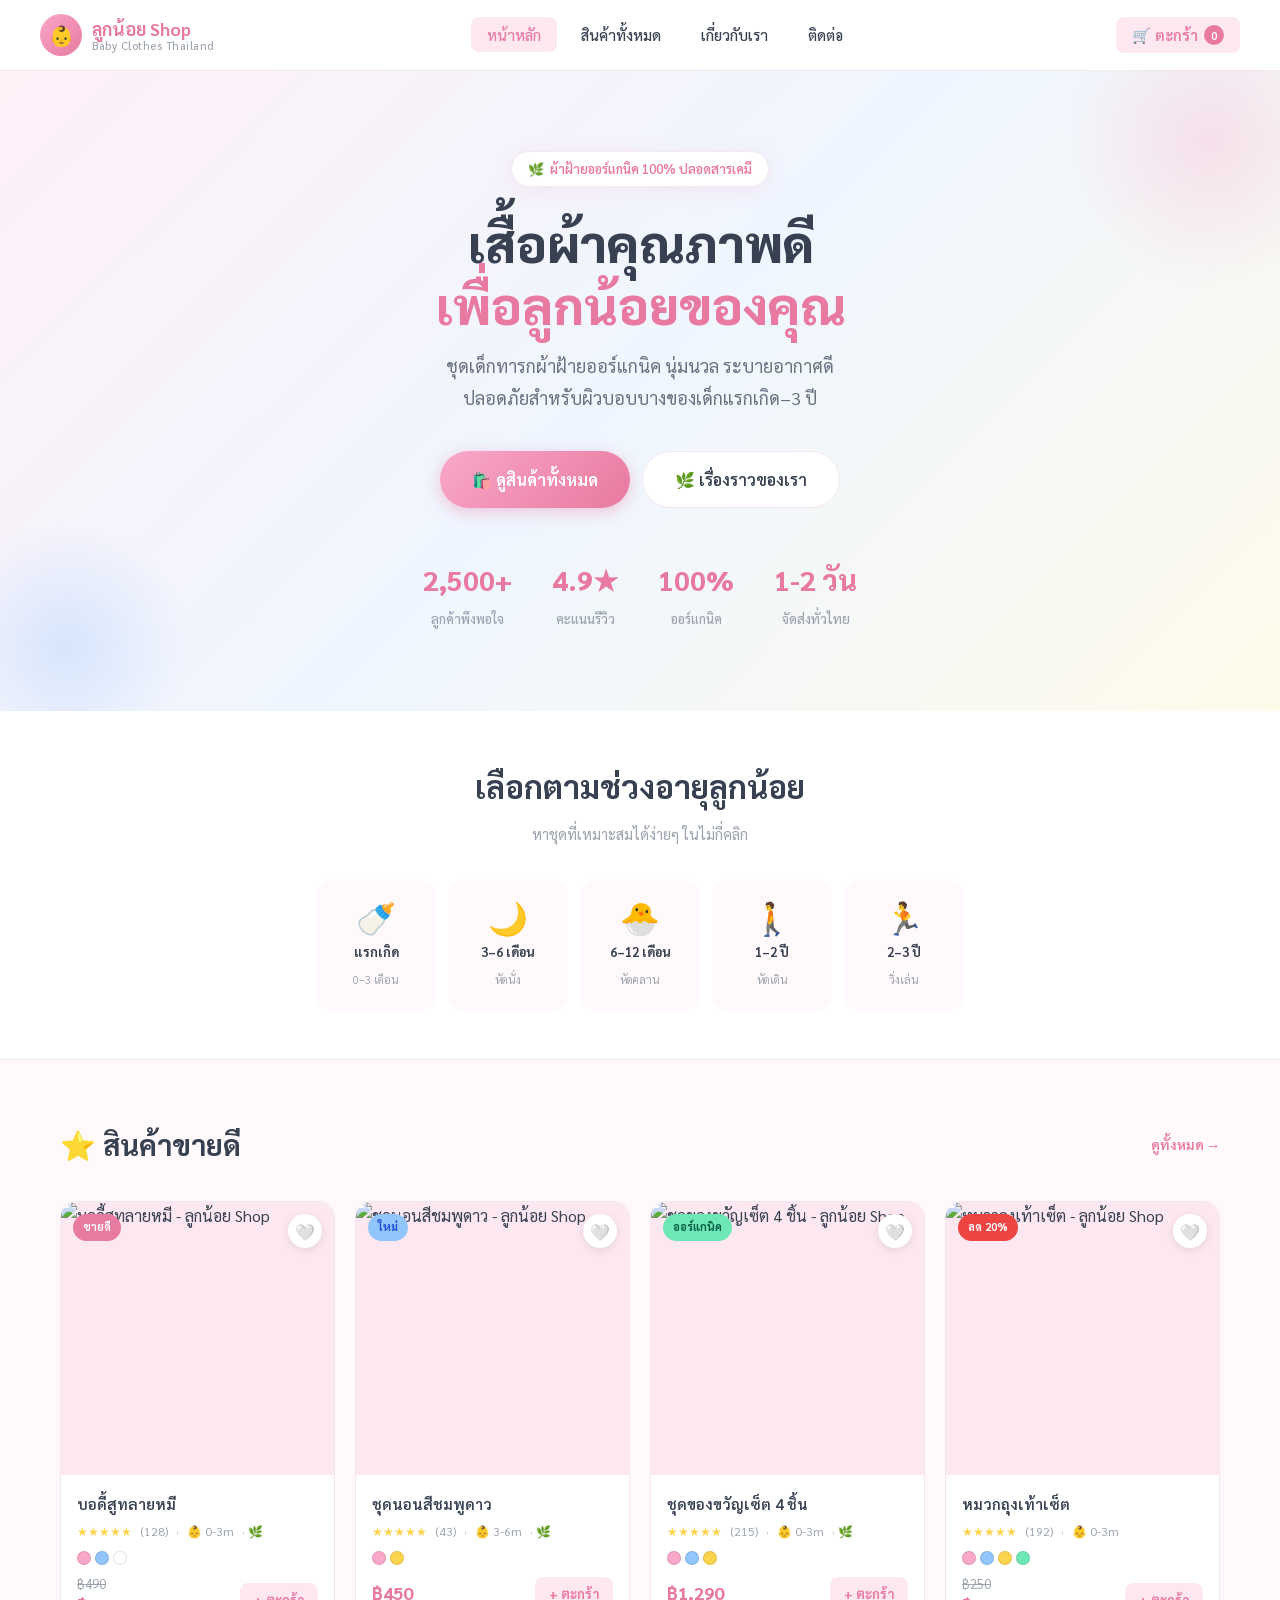
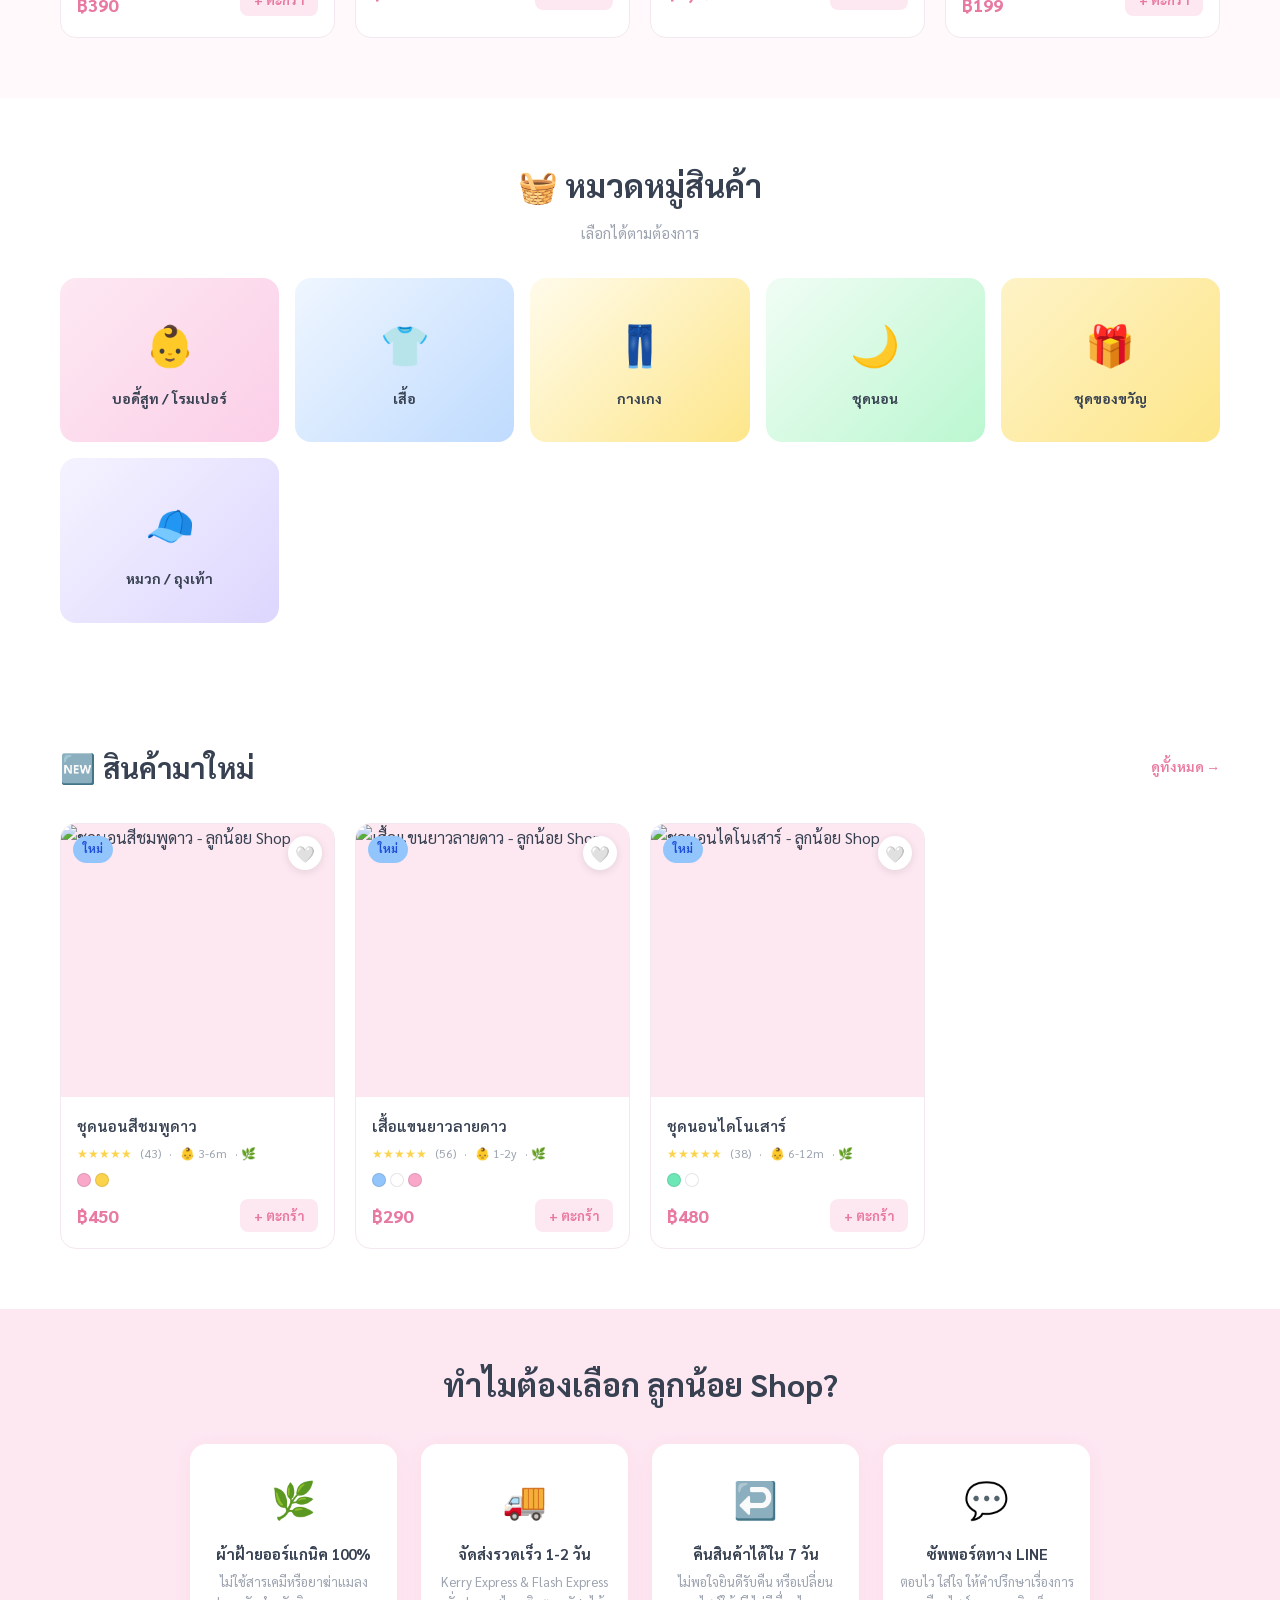
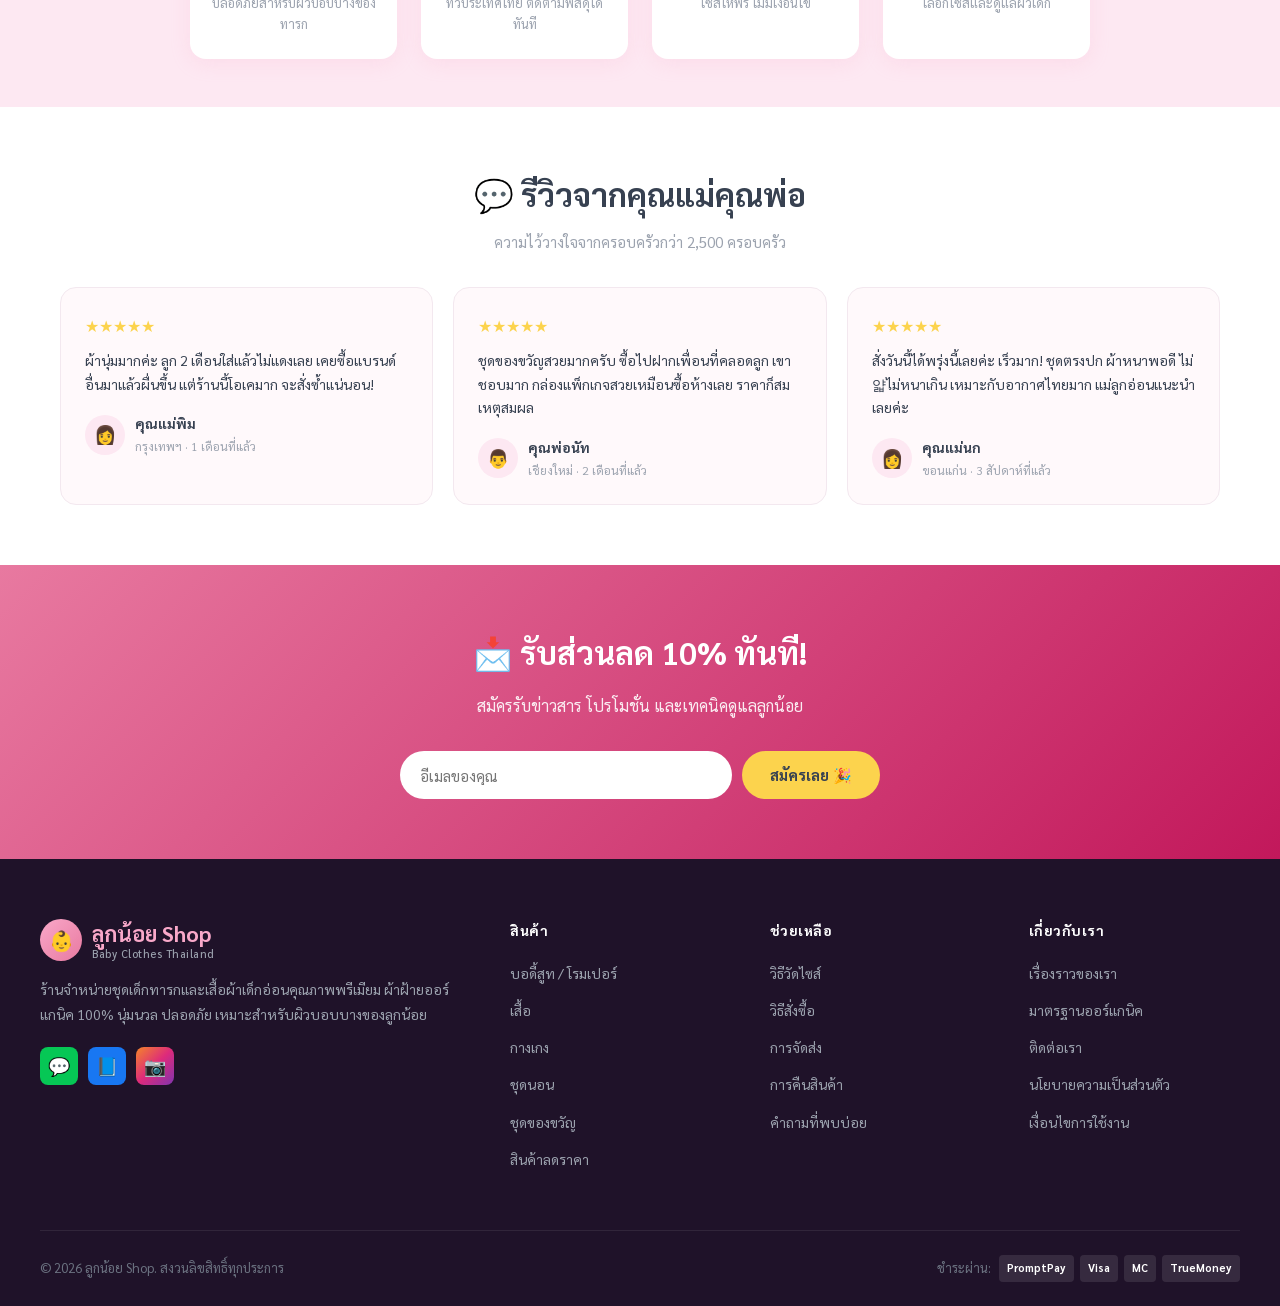
==== index.html @ a4e91094 "Initial commit: ลูกน้อย Shop baby clothes website" ====
<!DOCTYPE html>
<html lang="th">
<head>
  <meta charset="UTF-8" />
  <meta name="viewport" content="width=device-width, initial-scale=1.0" />
  <title>ลูกน้อย Shop — ชุดเด็กทารกผ้าฝ้ายออร์แกนิค คุณภาพดี ราคาเป็นมิตร</title>
  <meta name="description" content="ลูกน้อย Shop จำหน่ายชุดเด็กทารกและเสื้อผ้าเด็กอ่อน 0-3 ปี ผ้าฝ้ายออร์แกนิค นุ่มใส่สบาย ปลอดภัยสำหรับผิวบอบบาง จัดส่งทั่วไทย Kerry / Flash Express" />
  <meta name="keywords" content="ชุดเด็กทารก,เสื้อผ้าเด็กอ่อน,ชุดเด็กแรกเกิด,ผ้าฝ้ายออร์แกนิค,ชุดเด็ก 0-3 เดือน,ของขวัญทารก,ชุดบอดี้สูท,ชุดนอนเด็ก,เสื้อผ้าเด็กผู้หญิง,เสื้อผ้าเด็กผู้ชาย" />
  <meta name="author" content="ลูกน้อย Shop" />
  <meta name="robots" content="index, follow" />
  <link rel="canonical" href="https://luknoi-shop.vercel.app/" />

  <!-- Open Graph -->
  <meta property="og:type" content="website" />
  <meta property="og:url" content="https://luknoi-shop.vercel.app/" />
  <meta property="og:title" content="ลูกน้อย Shop — ชุดเด็กทารกออร์แกนิค คุณภาพพรีเมียม" />
  <meta property="og:description" content="ชุดเด็กทารกผ้าฝ้ายออร์แกนิค นุ่มนวล ปลอดภัย ไร้สารเคมี เหมาะสำหรับผิวบอบบางของลูกน้อย จัดส่งทั่วไทย" />
  <meta property="og:image" content="https://luknoi-shop.vercel.app/images/og-image.jpg" />
  <meta property="og:locale" content="th_TH" />
  <meta property="og:site_name" content="ลูกน้อย Shop" />

  <!-- Twitter Card -->
  <meta name="twitter:card" content="summary_large_image" />
  <meta name="twitter:title" content="ลูกน้อย Shop — ชุดเด็กทารกออร์แกนิค" />
  <meta name="twitter:description" content="ชุดเด็กทารกผ้าฝ้ายออร์แกนิค นุ่มนวล ปลอดภัย จัดส่งทั่วไทย" />
  <meta name="twitter:image" content="https://luknoi-shop.vercel.app/images/og-image.jpg" />

  <!-- Favicon -->
  <link rel="icon" href="data:image/svg+xml,<svg xmlns='http://www.w3.org/2000/svg' viewBox='0 0 100 100'><text y='.9em' font-size='90'>👶</text></svg>" />

  <!-- Fonts -->
  <link rel="preconnect" href="https://fonts.googleapis.com" />
  <link rel="preconnect" href="https://fonts.gstatic.com" crossorigin />
  <link href="https://fonts.googleapis.com/css2?family=Sarabun:wght@300;400;500;600;700&family=Nunito:wght@400;600;700;800&display=swap" rel="stylesheet" />

  <!-- Styles -->
  <link rel="stylesheet" href="css/style.css" />

  <!-- Structured Data: Organization -->
  <script type="application/ld+json">
  {
    "@context": "https://schema.org",
    "@type": "Organization",
    "name": "ลูกน้อย Shop",
    "alternateName": "Luk Noi Shop",
    "url": "https://luknoi-shop.vercel.app",
    "logo": "https://luknoi-shop.vercel.app/images/logo.png",
    "description": "ร้านจำหน่ายชุดเด็กทารกและเสื้อผ้าเด็กอ่อนคุณภาพสูง ผ้าฝ้ายออร์แกนิค ปลอดภัยสำหรับผิวบอบบาง",
    "contactPoint": {
      "@type": "ContactPoint",
      "contactType": "customer service",
      "availableLanguage": ["Thai", "Chinese"]
    },
    "sameAs": [
      "https://www.facebook.com/luknoishop",
      "https://www.instagram.com/luknoishop",
      "https://line.me/ti/p/~@luknoishop"
    ]
  }
  </script>

  <!-- Structured Data: WebSite with SearchAction -->
  <script type="application/ld+json">
  {
    "@context": "https://schema.org",
    "@type": "WebSite",
    "name": "ลูกน้อย Shop",
    "url": "https://luknoi-shop.vercel.app",
    "potentialAction": {
      "@type": "SearchAction",
      "target": "https://luknoi-shop.vercel.app/products?q={search_term_string}",
      "query-input": "required name=search_term_string"
    }
  }
  </script>

  <!-- Structured Data: BreadcrumbList -->
  <script type="application/ld+json">
  {
    "@context": "https://schema.org",
    "@type": "BreadcrumbList",
    "itemListElement": [
      { "@type": "ListItem", "position": 1, "name": "หน้าหลัก", "item": "https://luknoi-shop.vercel.app/" }
    ]
  }
  </script>
</head>
<body>

<!-- ===== NAVBAR ===== -->
<nav class="navbar" role="navigation" aria-label="เมนูหลัก">
  <div class="navbar-inner">
    <a href="index.html" class="logo" aria-label="ลูกน้อย Shop - หน้าหลัก">
      <div class="logo-icon" aria-hidden="true">👶</div>
      <div class="logo-text">
        <span class="logo-th">ลูกน้อย Shop</span>
        <span class="logo-en">Baby Clothes Thailand</span>
      </div>
    </a>

    <ul class="nav-links" role="menubar">
      <li role="none"><a href="index.html" class="active" role="menuitem">หน้าหลัก</a></li>
      <li role="none"><a href="products.html" role="menuitem">สินค้าทั้งหมด</a></li>
      <li role="none"><a href="about.html" role="menuitem">เกี่ยวกับเรา</a></li>
      <li role="none"><a href="contact.html" role="menuitem">ติดต่อ</a></li>
    </ul>

    <div style="display:flex;gap:10px;align-items:center;">
      <button class="nav-cart" aria-label="ตะกร้าสินค้า 0 รายการ">
        🛒 ตะกร้า <span class="cart-count" id="cartCount">0</span>
      </button>
      <button class="hamburger" aria-label="เปิดเมนู" id="hamburgerBtn">
        <span></span><span></span><span></span>
      </button>
    </div>
  </div>
</nav>

<!-- Mobile Menu -->
<div class="mobile-menu" id="mobileMenu" role="dialog" aria-label="เมนูมือถือ">
  <div class="mobile-menu-header">
    <div class="logo">
      <div class="logo-icon">👶</div>
      <div class="logo-text">
        <span class="logo-th">ลูกน้อย Shop</span>
      </div>
    </div>
    <button class="mobile-menu-close" id="menuCloseBtn" aria-label="ปิดเมนู">✕</button>
  </div>
  <ul>
    <li><a href="index.html">🏠 หน้าหลัก</a></li>
    <li><a href="products.html">👕 สินค้าทั้งหมด</a></li>
    <li><a href="about.html">💛 เกี่ยวกับเรา</a></li>
    <li><a href="contact.html">📞 ติดต่อเรา</a></li>
  </ul>
</div>

<!-- ===== HERO ===== -->
<section class="hero" aria-labelledby="heroTitle">
  <div class="hero-content">
    <div class="hero-badge fade-in-up">
      <span>🌿</span> ผ้าฝ้ายออร์แกนิค 100% ปลอดสารเคมี
    </div>
    <h1 id="heroTitle" class="fade-in-up delay-1">
      เสื้อผ้าคุณภาพดี<br /><span>เพื่อลูกน้อยของคุณ</span>
    </h1>
    <p class="fade-in-up delay-2">
      ชุดเด็กทารกผ้าฝ้ายออร์แกนิค นุ่มนวล ระบายอากาศดี<br />
      ปลอดภัยสำหรับผิวบอบบางของเด็กแรกเกิด–3 ปี
    </p>
    <div class="hero-ctas fade-in-up delay-3">
      <a href="products.html" class="btn-primary">🛍️ ดูสินค้าทั้งหมด</a>
      <a href="about.html" class="btn-secondary">🌿 เรื่องราวของเรา</a>
    </div>
    <div class="hero-stats fade-in-up">
      <div class="stat">
        <span class="stat-number">2,500+</span>
        <span class="stat-label">ลูกค้าพึงพอใจ</span>
      </div>
      <div class="stat">
        <span class="stat-number">4.9★</span>
        <span class="stat-label">คะแนนรีวิว</span>
      </div>
      <div class="stat">
        <span class="stat-number">100%</span>
        <span class="stat-label">ออร์แกนิค</span>
      </div>
      <div class="stat">
        <span class="stat-number">1-2 วัน</span>
        <span class="stat-label">จัดส่งทั่วไทย</span>
      </div>
    </div>
  </div>
</section>

<!-- ===== AGE QUICK FILTER ===== -->
<section class="age-filter" aria-label="เลือกตามช่วงอายุ">
  <div class="container">
    <div class="section-title">
      <h2>เลือกตามช่วงอายุลูกน้อย</h2>
      <p>หาชุดที่เหมาะสมได้ง่ายๆ ในไม่กี่คลิก</p>
    </div>
    <div class="age-grid" role="list">
      <a href="products.html?age=0-3m" class="age-card" role="listitem">
        <span class="age-emoji">🍼</span>
        <span class="age-label">แรกเกิด</span>
        <span class="age-sub">0–3 เดือน</span>
      </a>
      <a href="products.html?age=3-6m" class="age-card" role="listitem">
        <span class="age-emoji">🌙</span>
        <span class="age-label">3–6 เดือน</span>
        <span class="age-sub">หัดนั่ง</span>
      </a>
      <a href="products.html?age=6-12m" class="age-card" role="listitem">
        <span class="age-emoji">🐣</span>
        <span class="age-label">6–12 เดือน</span>
        <span class="age-sub">หัดคลาน</span>
      </a>
      <a href="products.html?age=1-2y" class="age-card" role="listitem">
        <span class="age-emoji">🚶</span>
        <span class="age-label">1–2 ปี</span>
        <span class="age-sub">หัดเดิน</span>
      </a>
      <a href="products.html?age=2-3y" class="age-card" role="listitem">
        <span class="age-emoji">🏃</span>
        <span class="age-label">2–3 ปี</span>
        <span class="age-sub">วิ่งเล่น</span>
      </a>
    </div>
  </div>
</section>

<!-- ===== BESTSELLERS ===== -->
<section class="products-section" aria-labelledby="bestsellerTitle">
  <div class="container">
    <div class="section-header">
      <h2 id="bestsellerTitle">⭐ สินค้าขายดี</h2>
      <a href="products.html" class="view-all">ดูทั้งหมด →</a>
    </div>
    <div class="products-grid" id="bestsellerGrid">
      <!-- JS will render products here -->
    </div>
  </div>
</section>

<!-- ===== CATEGORIES ===== -->
<section class="categories-section" aria-labelledby="catTitle">
  <div class="container">
    <div class="section-title">
      <h2 id="catTitle">🧺 หมวดหมู่สินค้า</h2>
      <p>เลือกได้ตามต้องการ</p>
    </div>
    <div class="category-grid" role="list">
      <a href="products.html?cat=romper" class="category-card" role="listitem" aria-label="บอดี้สูท/โรมเปอร์">
        <div class="category-bg cat-romper">
          <span>👶</span>
          <span class="category-label">บอดี้สูท / โรมเปอร์</span>
        </div>
      </a>
      <a href="products.html?cat=top" class="category-card" role="listitem" aria-label="เสื้อ">
        <div class="category-bg cat-top">
          <span>👕</span>
          <span class="category-label">เสื้อ</span>
        </div>
      </a>
      <a href="products.html?cat=bottom" class="category-card" role="listitem" aria-label="กางเกง">
        <div class="category-bg cat-bottom">
          <span>👖</span>
          <span class="category-label">กางเกง</span>
        </div>
      </a>
      <a href="products.html?cat=sleep" class="category-card" role="listitem" aria-label="ชุดนอน">
        <div class="category-bg cat-sleep">
          <span>🌙</span>
          <span class="category-label">ชุดนอน</span>
        </div>
      </a>
      <a href="products.html?cat=gift" class="category-card" role="listitem" aria-label="ชุดของขวัญ">
        <div class="category-bg cat-gift">
          <span>🎁</span>
          <span class="category-label">ชุดของขวัญ</span>
        </div>
      </a>
      <a href="products.html?cat=acc" class="category-card" role="listitem" aria-label="หมวก/ถุงเท้า">
        <div class="category-bg cat-acc">
          <span>🧢</span>
          <span class="category-label">หมวก / ถุงเท้า</span>
        </div>
      </a>
    </div>
  </div>
</section>

<!-- ===== NEW ARRIVALS ===== -->
<section class="products-section" style="background:white;" aria-labelledby="newTitle">
  <div class="container">
    <div class="section-header">
      <h2 id="newTitle">🆕 สินค้ามาใหม่</h2>
      <a href="products.html?sort=newest" class="view-all">ดูทั้งหมด →</a>
    </div>
    <div class="products-grid" id="newArrivalsGrid"></div>
  </div>
</section>

<!-- ===== TRUST BADGES ===== -->
<section class="trust-section" aria-label="ทำไมต้องเลือกเรา">
  <div class="container">
    <div class="section-title" style="margin-bottom:32px;">
      <h2>ทำไมต้องเลือก ลูกน้อย Shop?</h2>
    </div>
    <div class="trust-grid" role="list">
      <div class="trust-item" role="listitem">
        <span class="trust-icon">🌿</span>
        <h3>ผ้าฝ้ายออร์แกนิค 100%</h3>
        <p>ไม่ใช้สารเคมีหรือยาฆ่าแมลง ปลอดภัยสำหรับผิวบอบบางของทารก</p>
      </div>
      <div class="trust-item" role="listitem">
        <span class="trust-icon">🚚</span>
        <h3>จัดส่งรวดเร็ว 1-2 วัน</h3>
        <p>Kerry Express & Flash Express ทั่วประเทศไทย ติดตามพัสดุได้ทันที</p>
      </div>
      <div class="trust-item" role="listitem">
        <span class="trust-icon">↩️</span>
        <h3>คืนสินค้าได้ใน 7 วัน</h3>
        <p>ไม่พอใจยินดีรับคืน หรือเปลี่ยนไซส์ให้ฟรี ไม่มีเงื่อนไข</p>
      </div>
      <div class="trust-item" role="listitem">
        <span class="trust-icon">💬</span>
        <h3>ซัพพอร์ตทาง LINE</h3>
        <p>ตอบไว ใส่ใจ ให้คำปรึกษาเรื่องการเลือกไซส์และดูแลผิวเด็ก</p>
      </div>
    </div>
  </div>
</section>

<!-- ===== REVIEWS ===== -->
<section class="reviews-section" aria-labelledby="reviewTitle">
  <div class="container">
    <div class="section-title">
      <h2 id="reviewTitle">💬 รีวิวจากคุณแม่คุณพ่อ</h2>
      <p>ความไว้วางใจจากครอบครัวกว่า 2,500 ครอบครัว</p>
    </div>
    <div class="reviews-grid">
      <article class="review-card">
        <div class="review-stars" aria-label="5 ดาว">★★★★★</div>
        <p class="review-text">ผ้านุ่มมากค่ะ ลูก 2 เดือนใส่แล้วไม่แดงเลย เคยซื้อแบรนด์อื่นมาแล้วผื่นขึ้น แต่ร้านนี้โอเคมาก จะสั่งซ้ำแน่นอน!</p>
        <div class="review-author">
          <div class="review-avatar">👩</div>
          <div>
            <div class="review-name">คุณแม่พิม</div>
            <div class="review-date">กรุงเทพฯ · 1 เดือนที่แล้ว</div>
          </div>
        </div>
      </article>
      <article class="review-card">
        <div class="review-stars" aria-label="5 ดาว">★★★★★</div>
        <p class="review-text">ชุดของขวัญสวยมากครับ ซื้อไปฝากเพื่อนที่คลอดลูก เขาชอบมาก กล่องแพ็กเกจสวยเหมือนซื้อห้างเลย ราคาก็สมเหตุสมผล</p>
        <div class="review-author">
          <div class="review-avatar">👨</div>
          <div>
            <div class="review-name">คุณพ่อนัท</div>
            <div class="review-date">เชียงใหม่ · 2 เดือนที่แล้ว</div>
          </div>
        </div>
      </article>
      <article class="review-card">
        <div class="review-stars" aria-label="5 ดาว">★★★★★</div>
        <p class="review-text">สั่งวันนี้ได้พรุ่งนี้เลยค่ะ เร็วมาก! ชุดตรงปก ผ้าหนาพอดี ไม่얇ไม่หนาเกิน เหมาะกับอากาศไทยมาก แม่ลูกอ่อนแนะนำเลยค่ะ</p>
        <div class="review-author">
          <div class="review-avatar">👩</div>
          <div>
            <div class="review-name">คุณแม่นก</div>
            <div class="review-date">ขอนแก่น · 3 สัปดาห์ที่แล้ว</div>
          </div>
        </div>
      </article>
    </div>
  </div>
</section>

<!-- ===== NEWSLETTER ===== -->
<section class="newsletter-section" aria-label="สมัครรับข่าวสาร">
  <div class="container">
    <h2>📩 รับส่วนลด 10% ทันที!</h2>
    <p>สมัครรับข่าวสาร โปรโมชั่น และเทคนิคดูแลลูกน้อย</p>
    <form class="newsletter-form" onsubmit="handleNewsletter(event)" novalidate>
      <input type="email" placeholder="อีเมลของคุณ" aria-label="อีเมล" required />
      <button type="submit">สมัครเลย 🎉</button>
    </form>
  </div>
</section>

<!-- ===== FOOTER ===== -->
<footer role="contentinfo">
  <div class="footer-grid">
    <div class="footer-brand">
      <div class="logo">
        <div class="logo-icon">👶</div>
        <div class="logo-text">
          <span class="logo-th">ลูกน้อย Shop</span>
          <span class="logo-en">Baby Clothes Thailand</span>
        </div>
      </div>
      <p class="footer-desc">
        ร้านจำหน่ายชุดเด็กทารกและเสื้อผ้าเด็กอ่อนคุณภาพพรีเมียม
        ผ้าฝ้ายออร์แกนิค 100% นุ่มนวล ปลอดภัย เหมาะสำหรับผิวบอบบางของลูกน้อย
      </p>
      <div class="footer-social" aria-label="โซเชียลมีเดีย">
        <a href="#" class="social-btn social-line" aria-label="LINE">💬</a>
        <a href="#" class="social-btn social-fb" aria-label="Facebook">📘</a>
        <a href="#" class="social-btn social-ig" aria-label="Instagram">📷</a>
      </div>
    </div>

    <div class="footer-col">
      <h4>สินค้า</h4>
      <ul>
        <li><a href="products.html?cat=romper">บอดี้สูท / โรมเปอร์</a></li>
        <li><a href="products.html?cat=top">เสื้อ</a></li>
        <li><a href="products.html?cat=bottom">กางเกง</a></li>
        <li><a href="products.html?cat=sleep">ชุดนอน</a></li>
        <li><a href="products.html?cat=gift">ชุดของขวัญ</a></li>
        <li><a href="products.html?sort=sale">สินค้าลดราคา</a></li>
      </ul>
    </div>

    <div class="footer-col">
      <h4>ช่วยเหลือ</h4>
      <ul>
        <li><a href="#">วิธีวัดไซส์</a></li>
        <li><a href="#">วิธีสั่งซื้อ</a></li>
        <li><a href="#">การจัดส่ง</a></li>
        <li><a href="#">การคืนสินค้า</a></li>
        <li><a href="#">คำถามที่พบบ่อย</a></li>
      </ul>
    </div>

    <div class="footer-col">
      <h4>เกี่ยวกับเรา</h4>
      <ul>
        <li><a href="about.html">เรื่องราวของเรา</a></li>
        <li><a href="about.html#organic">มาตรฐานออร์แกนิค</a></li>
        <li><a href="contact.html">ติดต่อเรา</a></li>
        <li><a href="#">นโยบายความเป็นส่วนตัว</a></li>
        <li><a href="#">เงื่อนไขการใช้งาน</a></li>
      </ul>
    </div>
  </div>

  <div class="footer-bottom">
    <p>© 2026 ลูกน้อย Shop. สงวนลิขสิทธิ์ทุกประการ</p>
    <div class="footer-payment" aria-label="ช่องทางชำระเงิน">
      <span>ชำระผ่าน:</span>
      <div class="payment-icons">
        <span class="payment-icon">PromptPay</span>
        <span class="payment-icon">Visa</span>
        <span class="payment-icon">MC</span>
        <span class="payment-icon">TrueMoney</span>
      </div>
    </div>
  </div>
</footer>

<!-- Mobile Bottom Nav -->
<nav class="mobile-nav" aria-label="เมนูด้านล่าง">
  <div class="mobile-nav-grid">
    <a href="index.html" class="mobile-nav-item active">
      <span>🏠</span><span>หน้าหลัก</span>
    </a>
    <a href="products.html" class="mobile-nav-item">
      <span>🛍️</span><span>สินค้า</span>
    </a>
    <a href="#" class="mobile-nav-item" id="cartNavBtn">
      <span>🛒</span><span>ตะกร้า</span>
    </a>
    <a href="contact.html" class="mobile-nav-item">
      <span>💬</span><span>ติดต่อ</span>
    </a>
  </div>
</nav>

<script src="js/products.js"></script>
<script src="js/main.js"></script>
</body>
</html>
---- css/style.css ----
/* ===================================
   ลูกน้อย Shop — Global Styles
   =================================== */

@import url('https://fonts.googleapis.com/css2?family=Sarabun:wght@300;400;500;600;700&family=Nunito:wght@400;600;700;800&display=swap');

:root {
  --pink:       #F9A8C9;
  --pink-dark:  #E879A0;
  --pink-light: #FDE8F2;
  --blue:       #93C5FD;
  --blue-light: #EFF6FF;
  --yellow:     #FCD34D;
  --yellow-light: #FFFBEB;
  --green:      #6EE7B7;
  --bg:         #FFF9FB;
  --white:      #FFFFFF;
  --text:       #374151;
  --text-light: #6B7280;
  --text-muted: #9CA3AF;
  --border:     #F3E8EF;
  --radius:     16px;
  --radius-sm:  8px;
  --radius-lg:  24px;
  --shadow:     0 4px 20px rgba(249, 168, 201, 0.2);
  --shadow-md:  0 8px 32px rgba(249, 168, 201, 0.25);
  --shadow-lg:  0 16px 48px rgba(249, 168, 201, 0.3);
  --transition: all 0.25s ease;
}

*, *::before, *::after { box-sizing: border-box; margin: 0; padding: 0; }

html { scroll-behavior: smooth; font-size: 16px; }

body {
  font-family: 'Sarabun', 'Nunito', sans-serif;
  background: var(--bg);
  color: var(--text);
  line-height: 1.7;
  overflow-x: hidden;
}

img { max-width: 100%; height: auto; display: block; }
a { text-decoration: none; color: inherit; transition: var(--transition); }
ul { list-style: none; }
button { cursor: pointer; font-family: inherit; border: none; outline: none; }

.container {
  max-width: 1200px;
  margin: 0 auto;
  padding: 0 20px;
}

/* ===== NAVBAR ===== */
.navbar {
  background: rgba(255, 255, 255, 0.95);
  backdrop-filter: blur(10px);
  border-bottom: 1px solid var(--border);
  position: sticky;
  top: 0;
  z-index: 100;
  padding: 0 20px;
}

.navbar-inner {
  max-width: 1200px;
  margin: 0 auto;
  display: flex;
  align-items: center;
  justify-content: space-between;
  height: 70px;
}

.logo {
  display: flex;
  align-items: center;
  gap: 10px;
}

.logo-icon {
  width: 42px;
  height: 42px;
  background: linear-gradient(135deg, var(--pink), var(--pink-dark));
  border-radius: 50%;
  display: flex;
  align-items: center;
  justify-content: center;
  font-size: 20px;
}

.logo-text {
  display: flex;
  flex-direction: column;
  line-height: 1.2;
}

.logo-th {
  font-size: 18px;
  font-weight: 700;
  color: var(--pink-dark);
}

.logo-en {
  font-size: 11px;
  color: var(--text-muted);
  font-weight: 500;
  letter-spacing: 0.5px;
}

.nav-links {
  display: flex;
  align-items: center;
  gap: 8px;
}

.nav-links a {
  padding: 8px 16px;
  border-radius: var(--radius-sm);
  font-size: 15px;
  font-weight: 500;
  color: var(--text);
}

.nav-links a:hover, .nav-links a.active {
  background: var(--pink-light);
  color: var(--pink-dark);
}

.nav-cart {
  position: relative;
  background: var(--pink-light);
  border-radius: var(--radius-sm);
  padding: 8px 16px;
  display: flex;
  align-items: center;
  gap: 6px;
  font-size: 15px;
  font-weight: 600;
  color: var(--pink-dark);
}

.cart-count {
  background: var(--pink-dark);
  color: white;
  border-radius: 50%;
  width: 20px;
  height: 20px;
  display: flex;
  align-items: center;
  justify-content: center;
  font-size: 11px;
  font-weight: 700;
}

.hamburger {
  display: none;
  flex-direction: column;
  gap: 5px;
  background: none;
  padding: 8px;
}

.hamburger span {
  width: 24px;
  height: 2px;
  background: var(--text);
  border-radius: 2px;
  transition: var(--transition);
}

/* ===== HERO ===== */
.hero {
  background: linear-gradient(135deg, #FFF0F7 0%, #EFF6FF 50%, #FFFBEB 100%);
  padding: 80px 20px;
  text-align: center;
  position: relative;
  overflow: hidden;
}

.hero::before {
  content: '';
  position: absolute;
  top: -80px; right: -80px;
  width: 300px; height: 300px;
  background: radial-gradient(circle, rgba(249,168,201,0.3) 0%, transparent 70%);
  border-radius: 50%;
}

.hero::after {
  content: '';
  position: absolute;
  bottom: -60px; left: -60px;
  width: 250px; height: 250px;
  background: radial-gradient(circle, rgba(147,197,253,0.3) 0%, transparent 70%);
  border-radius: 50%;
}

.hero-content {
  position: relative;
  z-index: 1;
  max-width: 700px;
  margin: 0 auto;
}

.hero-badge {
  display: inline-flex;
  align-items: center;
  gap: 6px;
  background: white;
  border: 1px solid var(--border);
  border-radius: 50px;
  padding: 6px 16px;
  font-size: 13px;
  font-weight: 600;
  color: var(--pink-dark);
  margin-bottom: 24px;
  box-shadow: var(--shadow);
}

.hero h1 {
  font-size: clamp(2rem, 5vw, 3.2rem);
  font-weight: 800;
  color: var(--text);
  line-height: 1.2;
  margin-bottom: 16px;
}

.hero h1 span { color: var(--pink-dark); }

.hero p {
  font-size: 18px;
  color: var(--text-light);
  margin-bottom: 36px;
  line-height: 1.8;
}

.hero-ctas {
  display: flex;
  gap: 12px;
  justify-content: center;
  flex-wrap: wrap;
}

.btn-primary {
  background: linear-gradient(135deg, var(--pink), var(--pink-dark));
  color: white;
  padding: 14px 32px;
  border-radius: 50px;
  font-size: 16px;
  font-weight: 700;
  box-shadow: 0 4px 16px rgba(232,121,160,0.4);
  transition: var(--transition);
  display: inline-flex;
  align-items: center;
  gap: 8px;
}

.btn-primary:hover {
  transform: translateY(-2px);
  box-shadow: 0 8px 24px rgba(232,121,160,0.5);
}

.btn-secondary {
  background: white;
  color: var(--text);
  padding: 14px 32px;
  border-radius: 50px;
  font-size: 16px;
  font-weight: 600;
  border: 1.5px solid var(--border);
  transition: var(--transition);
  display: inline-flex;
  align-items: center;
  gap: 8px;
}

.btn-secondary:hover {
  border-color: var(--pink);
  color: var(--pink-dark);
  transform: translateY(-2px);
}

.hero-stats {
  display: flex;
  gap: 40px;
  justify-content: center;
  margin-top: 48px;
  flex-wrap: wrap;
}

.stat {
  text-align: center;
}

.stat-number {
  font-size: 28px;
  font-weight: 800;
  color: var(--pink-dark);
  display: block;
}

.stat-label {
  font-size: 13px;
  color: var(--text-muted);
  font-weight: 500;
}

/* ===== AGE QUICK FILTER ===== */
.age-filter {
  padding: 48px 20px;
  background: white;
  border-bottom: 1px solid var(--border);
}

.section-title {
  text-align: center;
  margin-bottom: 32px;
}

.section-title h2 {
  font-size: clamp(1.5rem, 3vw, 2rem);
  font-weight: 700;
  color: var(--text);
  margin-bottom: 8px;
}

.section-title p {
  color: var(--text-muted);
  font-size: 15px;
}

.age-grid {
  display: flex;
  gap: 12px;
  justify-content: center;
  flex-wrap: wrap;
}

.age-card {
  display: flex;
  flex-direction: column;
  align-items: center;
  gap: 8px;
  padding: 20px 24px;
  background: var(--bg);
  border: 2px solid transparent;
  border-radius: var(--radius);
  cursor: pointer;
  transition: var(--transition);
  min-width: 120px;
  text-align: center;
}

.age-card:hover, .age-card.active {
  background: var(--pink-light);
  border-color: var(--pink);
}

.age-emoji {
  font-size: 32px;
  line-height: 1;
}

.age-label {
  font-size: 13px;
  font-weight: 700;
  color: var(--text);
}

.age-sub {
  font-size: 11px;
  color: var(--text-muted);
}

/* ===== PRODUCTS GRID ===== */
.products-section {
  padding: 60px 20px;
}

.section-header {
  display: flex;
  align-items: center;
  justify-content: space-between;
  margin-bottom: 32px;
  flex-wrap: wrap;
  gap: 16px;
}

.section-header h2 {
  font-size: clamp(1.4rem, 3vw, 1.8rem);
  font-weight: 700;
  color: var(--text);
}

.view-all {
  color: var(--pink-dark);
  font-weight: 600;
  font-size: 14px;
  display: flex;
  align-items: center;
  gap: 4px;
}

.view-all:hover { gap: 8px; }

.products-grid {
  display: grid;
  grid-template-columns: repeat(auto-fill, minmax(240px, 1fr));
  gap: 20px;
}

.product-card {
  background: white;
  border-radius: var(--radius);
  overflow: hidden;
  border: 1px solid var(--border);
  transition: var(--transition);
  position: relative;
}

.product-card:hover {
  transform: translateY(-4px);
  box-shadow: var(--shadow-md);
  border-color: var(--pink);
}

.product-img-wrap {
  position: relative;
  aspect-ratio: 1;
  overflow: hidden;
  background: var(--pink-light);
}

.product-img-wrap img {
  width: 100%;
  height: 100%;
  object-fit: cover;
  transition: transform 0.4s ease;
}

.product-card:hover .product-img-wrap img { transform: scale(1.05); }

.product-badge {
  position: absolute;
  top: 12px;
  left: 12px;
  background: var(--pink-dark);
  color: white;
  font-size: 11px;
  font-weight: 700;
  padding: 4px 10px;
  border-radius: 50px;
}

.product-badge.new { background: var(--blue); color: #1D4ED8; }
.product-badge.sale { background: #EF4444; }
.product-badge.organic { background: var(--green); color: #065F46; }

.product-wishlist {
  position: absolute;
  top: 12px;
  right: 12px;
  width: 34px;
  height: 34px;
  background: white;
  border-radius: 50%;
  display: flex;
  align-items: center;
  justify-content: center;
  font-size: 16px;
  box-shadow: 0 2px 8px rgba(0,0,0,0.1);
  cursor: pointer;
  transition: var(--transition);
  border: none;
}

.product-wishlist:hover { transform: scale(1.15); }

.product-info {
  padding: 16px;
}

.product-name {
  font-size: 15px;
  font-weight: 600;
  color: var(--text);
  margin-bottom: 4px;
  white-space: nowrap;
  overflow: hidden;
  text-overflow: ellipsis;
}

.product-meta {
  display: flex;
  align-items: center;
  gap: 8px;
  font-size: 12px;
  color: var(--text-muted);
  margin-bottom: 10px;
}

.product-meta span {
  display: flex;
  align-items: center;
  gap: 3px;
}

.product-stars {
  color: var(--yellow);
  font-size: 12px;
}

.product-bottom {
  display: flex;
  align-items: center;
  justify-content: space-between;
}

.product-price {
  font-size: 18px;
  font-weight: 800;
  color: var(--pink-dark);
}

.product-price-old {
  font-size: 13px;
  color: var(--text-muted);
  text-decoration: line-through;
  display: block;
  line-height: 1;
}

.add-cart-btn {
  background: var(--pink-light);
  color: var(--pink-dark);
  border: none;
  border-radius: var(--radius-sm);
  padding: 8px 14px;
  font-size: 13px;
  font-weight: 700;
  transition: var(--transition);
}

.add-cart-btn:hover {
  background: var(--pink-dark);
  color: white;
}

/* ===== CATEGORY CARDS ===== */
.categories-section {
  padding: 60px 20px;
  background: white;
}

.category-grid {
  display: grid;
  grid-template-columns: repeat(auto-fill, minmax(200px, 1fr));
  gap: 16px;
}

.category-card {
  border-radius: var(--radius);
  overflow: hidden;
  position: relative;
  aspect-ratio: 4/3;
  cursor: pointer;
  transition: var(--transition);
}

.category-card:hover { transform: translateY(-3px); box-shadow: var(--shadow-md); }

.category-bg {
  width: 100%;
  height: 100%;
  display: flex;
  align-items: center;
  justify-content: center;
  flex-direction: column;
  gap: 10px;
  font-size: 40px;
  transition: var(--transition);
}

.category-card:hover .category-bg { transform: scale(1.05); }

.cat-romper { background: linear-gradient(135deg, #FDE8F2, #FBCFE8); }
.cat-top    { background: linear-gradient(135deg, #EFF6FF, #BFDBFE); }
.cat-bottom { background: linear-gradient(135deg, #FFFBEB, #FDE68A); }
.cat-sleep  { background: linear-gradient(135deg, #F0FDF4, #BBF7D0); }
.cat-gift   { background: linear-gradient(135deg, #FEF3C7, #FDE68A); }
.cat-acc    { background: linear-gradient(135deg, #F5F3FF, #DDD6FE); }

.category-label {
  font-size: 14px;
  font-weight: 700;
  color: var(--text);
  text-align: center;
}

/* ===== TRUST BADGES ===== */
.trust-section {
  padding: 48px 20px;
  background: var(--pink-light);
}

.trust-grid {
  display: grid;
  grid-template-columns: repeat(auto-fit, minmax(200px, 1fr));
  gap: 24px;
  max-width: 900px;
  margin: 0 auto;
}

.trust-item {
  text-align: center;
  padding: 24px 16px;
  background: white;
  border-radius: var(--radius);
  box-shadow: var(--shadow);
}

.trust-icon {
  font-size: 36px;
  margin-bottom: 12px;
  display: block;
}

.trust-item h3 {
  font-size: 15px;
  font-weight: 700;
  color: var(--text);
  margin-bottom: 6px;
}

.trust-item p {
  font-size: 13px;
  color: var(--text-muted);
  line-height: 1.6;
}

/* ===== REVIEWS ===== */
.reviews-section {
  padding: 60px 20px;
  background: white;
}

.reviews-grid {
  display: grid;
  grid-template-columns: repeat(auto-fill, minmax(280px, 1fr));
  gap: 20px;
}

.review-card {
  background: var(--bg);
  border-radius: var(--radius);
  padding: 24px;
  border: 1px solid var(--border);
}

.review-stars {
  color: var(--yellow);
  font-size: 16px;
  margin-bottom: 10px;
}

.review-text {
  font-size: 14px;
  color: var(--text);
  line-height: 1.7;
  margin-bottom: 16px;
}

.review-author {
  display: flex;
  align-items: center;
  gap: 10px;
}

.review-avatar {
  width: 40px;
  height: 40px;
  border-radius: 50%;
  background: var(--pink-light);
  display: flex;
  align-items: center;
  justify-content: center;
  font-size: 18px;
  flex-shrink: 0;
}

.review-name {
  font-size: 14px;
  font-weight: 700;
  color: var(--text);
}

.review-date {
  font-size: 12px;
  color: var(--text-muted);
}

/* ===== NEWSLETTER ===== */
.newsletter-section {
  padding: 60px 20px;
  background: linear-gradient(135deg, var(--pink-dark), #C2185B);
  text-align: center;
  color: white;
}

.newsletter-section h2 {
  font-size: clamp(1.5rem, 3vw, 2rem);
  font-weight: 700;
  margin-bottom: 12px;
}

.newsletter-section p {
  font-size: 16px;
  opacity: 0.9;
  margin-bottom: 32px;
}

.newsletter-form {
  display: flex;
  gap: 10px;
  max-width: 480px;
  margin: 0 auto;
  flex-wrap: wrap;
  justify-content: center;
}

.newsletter-form input {
  flex: 1;
  min-width: 240px;
  padding: 14px 20px;
  border-radius: 50px;
  border: none;
  font-size: 15px;
  font-family: inherit;
  outline: none;
}

.newsletter-form button {
  background: var(--yellow);
  color: var(--text);
  padding: 14px 28px;
  border-radius: 50px;
  font-size: 15px;
  font-weight: 700;
  font-family: inherit;
  transition: var(--transition);
}

.newsletter-form button:hover { transform: translateY(-2px); opacity: 0.9; }

/* ===== FOOTER ===== */
footer {
  background: #1F1229;
  color: #D1D5DB;
  padding: 60px 20px 24px;
}

.footer-grid {
  max-width: 1200px;
  margin: 0 auto;
  display: grid;
  grid-template-columns: 2fr 1fr 1fr 1fr;
  gap: 48px;
  margin-bottom: 48px;
}

.footer-brand .logo-th { color: var(--pink); font-size: 22px; }
.footer-brand .logo-en { color: var(--text-muted); }

.footer-desc {
  margin-top: 16px;
  font-size: 14px;
  line-height: 1.8;
  color: #9CA3AF;
}

.footer-social {
  display: flex;
  gap: 10px;
  margin-top: 20px;
}

.social-btn {
  width: 38px;
  height: 38px;
  border-radius: var(--radius-sm);
  display: flex;
  align-items: center;
  justify-content: center;
  font-size: 18px;
  transition: var(--transition);
}

.social-btn:hover { transform: translateY(-2px); opacity: 0.8; }
.social-line { background: #06C755; }
.social-fb   { background: #1877F2; }
.social-ig   { background: linear-gradient(135deg, #F58529, #DD2A7B, #8134AF); }

.footer-col h4 {
  font-size: 14px;
  font-weight: 700;
  color: white;
  margin-bottom: 16px;
  text-transform: uppercase;
  letter-spacing: 0.5px;
}

.footer-col ul li {
  margin-bottom: 10px;
}

.footer-col ul li a {
  font-size: 14px;
  color: #9CA3AF;
  transition: var(--transition);
}

.footer-col ul li a:hover { color: var(--pink); }

.footer-bottom {
  max-width: 1200px;
  margin: 0 auto;
  border-top: 1px solid rgba(255,255,255,0.08);
  padding-top: 24px;
  display: flex;
  align-items: center;
  justify-content: space-between;
  flex-wrap: wrap;
  gap: 12px;
  font-size: 13px;
  color: #6B7280;
}

.footer-payment {
  display: flex;
  align-items: center;
  gap: 8px;
  font-size: 13px;
}

.payment-icons { display: flex; gap: 6px; }

.payment-icon {
  background: rgba(255,255,255,0.1);
  border-radius: 4px;
  padding: 4px 8px;
  font-size: 11px;
  font-weight: 700;
  color: white;
}

/* ===== PRODUCT PAGE FILTERS ===== */
.page-header {
  background: linear-gradient(135deg, var(--pink-light), var(--blue-light));
  padding: 48px 20px;
  text-align: center;
}

.page-header h1 {
  font-size: clamp(1.8rem, 4vw, 2.5rem);
  font-weight: 800;
  color: var(--text);
  margin-bottom: 8px;
}

.page-header p {
  color: var(--text-light);
  font-size: 16px;
}

.breadcrumb {
  display: flex;
  align-items: center;
  gap: 8px;
  font-size: 13px;
  color: var(--text-muted);
  margin-top: 16px;
  justify-content: center;
}

.breadcrumb a { color: var(--pink-dark); }
.breadcrumb span { color: var(--text-muted); }

.products-layout {
  display: grid;
  grid-template-columns: 260px 1fr;
  gap: 28px;
  padding: 40px 20px;
  max-width: 1200px;
  margin: 0 auto;
  align-items: start;
}

.filters-sidebar {
  background: white;
  border-radius: var(--radius);
  border: 1px solid var(--border);
  padding: 24px;
  position: sticky;
  top: 90px;
}

.filter-group {
  margin-bottom: 28px;
}

.filter-group:last-child { margin-bottom: 0; }

.filter-title {
  font-size: 14px;
  font-weight: 700;
  color: var(--text);
  margin-bottom: 14px;
  text-transform: uppercase;
  letter-spacing: 0.5px;
}

.filter-options {
  display: flex;
  flex-direction: column;
  gap: 8px;
}

.filter-option {
  display: flex;
  align-items: center;
  gap: 8px;
  font-size: 14px;
  color: var(--text);
  cursor: pointer;
  padding: 6px 8px;
  border-radius: var(--radius-sm);
  transition: var(--transition);
}

.filter-option:hover { background: var(--pink-light); }

.filter-option input[type="checkbox"] {
  width: 16px;
  height: 16px;
  accent-color: var(--pink-dark);
}

.color-swatch {
  width: 18px;
  height: 18px;
  border-radius: 50%;
  border: 2px solid white;
  box-shadow: 0 0 0 1px var(--border);
  flex-shrink: 0;
}

.products-main .toolbar {
  display: flex;
  align-items: center;
  justify-content: space-between;
  margin-bottom: 20px;
  flex-wrap: wrap;
  gap: 12px;
}

.result-count {
  font-size: 14px;
  color: var(--text-muted);
}

.sort-select {
  padding: 8px 14px;
  border: 1px solid var(--border);
  border-radius: var(--radius-sm);
  font-size: 14px;
  font-family: inherit;
  color: var(--text);
  background: white;
  outline: none;
  cursor: pointer;
}

/* ===== ABOUT PAGE ===== */
.about-hero {
  background: linear-gradient(135deg, #FFF0F7, #EFF6FF);
  padding: 80px 20px;
  text-align: center;
}

.about-hero h1 {
  font-size: clamp(2rem, 5vw, 3rem);
  font-weight: 800;
  color: var(--text);
  margin-bottom: 16px;
}

.about-story {
  padding: 80px 20px;
  max-width: 800px;
  margin: 0 auto;
}

.about-story h2 {
  font-size: 1.8rem;
  font-weight: 700;
  color: var(--text);
  margin-bottom: 20px;
}

.about-story p {
  font-size: 16px;
  line-height: 1.9;
  color: var(--text-light);
  margin-bottom: 20px;
}

.values-grid {
  display: grid;
  grid-template-columns: repeat(auto-fit, minmax(240px, 1fr));
  gap: 24px;
  padding: 60px 20px;
  max-width: 1000px;
  margin: 0 auto;
}

.value-card {
  text-align: center;
  padding: 36px 24px;
  background: white;
  border-radius: var(--radius);
  border: 1px solid var(--border);
  transition: var(--transition);
}

.value-card:hover { box-shadow: var(--shadow); transform: translateY(-3px); }

.value-icon {
  font-size: 48px;
  margin-bottom: 16px;
}

.value-card h3 {
  font-size: 16px;
  font-weight: 700;
  color: var(--text);
  margin-bottom: 10px;
}

.value-card p {
  font-size: 14px;
  color: var(--text-muted);
  line-height: 1.7;
}

/* ===== CONTACT PAGE ===== */
.contact-layout {
  display: grid;
  grid-template-columns: 1fr 1.5fr;
  gap: 40px;
  padding: 60px 20px;
  max-width: 1000px;
  margin: 0 auto;
  align-items: start;
}

.contact-info h2 {
  font-size: 1.6rem;
  font-weight: 700;
  margin-bottom: 20px;
}

.contact-item {
  display: flex;
  gap: 14px;
  margin-bottom: 24px;
  align-items: flex-start;
}

.contact-icon {
  width: 48px;
  height: 48px;
  border-radius: var(--radius-sm);
  background: var(--pink-light);
  display: flex;
  align-items: center;
  justify-content: center;
  font-size: 20px;
  flex-shrink: 0;
}

.contact-item h4 {
  font-size: 14px;
  font-weight: 700;
  margin-bottom: 4px;
}

.contact-item p {
  font-size: 14px;
  color: var(--text-muted);
}

.contact-form {
  background: white;
  border-radius: var(--radius-lg);
  padding: 36px;
  border: 1px solid var(--border);
  box-shadow: var(--shadow);
}

.form-row {
  display: grid;
  grid-template-columns: 1fr 1fr;
  gap: 16px;
}

.form-group {
  margin-bottom: 20px;
}

.form-group label {
  display: block;
  font-size: 14px;
  font-weight: 600;
  margin-bottom: 6px;
  color: var(--text);
}

.form-group input,
.form-group textarea,
.form-group select {
  width: 100%;
  padding: 12px 16px;
  border: 1.5px solid var(--border);
  border-radius: var(--radius-sm);
  font-size: 15px;
  font-family: inherit;
  color: var(--text);
  background: var(--bg);
  outline: none;
  transition: var(--transition);
}

.form-group input:focus,
.form-group textarea:focus,
.form-group select:focus {
  border-color: var(--pink);
  background: white;
  box-shadow: 0 0 0 3px rgba(249,168,201,0.15);
}

.form-group textarea { resize: vertical; min-height: 120px; }

/* ===== MOBILE NAV ===== */
.mobile-nav {
  display: none;
  position: fixed;
  bottom: 0; left: 0; right: 0;
  background: white;
  border-top: 1px solid var(--border);
  padding: 8px 0;
  z-index: 200;
}

.mobile-nav-grid {
  display: grid;
  grid-template-columns: repeat(4, 1fr);
}

.mobile-nav-item {
  display: flex;
  flex-direction: column;
  align-items: center;
  gap: 3px;
  padding: 8px 4px;
  font-size: 10px;
  font-weight: 600;
  color: var(--text-muted);
  transition: var(--transition);
}

.mobile-nav-item.active, .mobile-nav-item:hover { color: var(--pink-dark); }

.mobile-nav-item svg, .mobile-nav-item span:first-child { font-size: 22px; }

/* ===== RESPONSIVE ===== */
@media (max-width: 1024px) {
  .footer-grid { grid-template-columns: 1fr 1fr; }
  .products-layout { grid-template-columns: 1fr; }
  .filters-sidebar { position: static; }
}

@media (max-width: 768px) {
  .nav-links { display: none; }
  .hamburger { display: flex; }
  .hero { padding: 60px 20px; }
  .footer-grid { grid-template-columns: 1fr; gap: 32px; }
  .contact-layout { grid-template-columns: 1fr; }
  .form-row { grid-template-columns: 1fr; }
  .mobile-nav { display: block; }
  body { padding-bottom: 70px; }
}

@media (max-width: 480px) {
  .age-grid { gap: 8px; }
  .age-card { min-width: 90px; padding: 14px 12px; }
  .products-grid { grid-template-columns: repeat(2, 1fr); gap: 12px; }
  .hero-stats { gap: 24px; }
}

/* ===== MOBILE MENU ===== */
.mobile-menu {
  position: fixed;
  inset: 0;
  background: white;
  z-index: 300;
  padding: 24px 20px;
  transform: translateX(-100%);
  transition: transform 0.3s ease;
}

.mobile-menu.open { transform: translateX(0); }

.mobile-menu-header {
  display: flex;
  align-items: center;
  justify-content: space-between;
  margin-bottom: 32px;
}

.mobile-menu-close {
  width: 40px;
  height: 40px;
  border-radius: 50%;
  background: var(--pink-light);
  display: flex;
  align-items: center;
  justify-content: center;
  font-size: 20px;
  cursor: pointer;
  border: none;
  color: var(--pink-dark);
}

.mobile-menu ul li {
  border-bottom: 1px solid var(--border);
}

.mobile-menu ul li a {
  display: block;
  padding: 16px 8px;
  font-size: 18px;
  font-weight: 600;
  color: var(--text);
}

.mobile-menu ul li a:hover { color: var(--pink-dark); }

/* ===== ANIMATIONS ===== */
@keyframes fadeInUp {
  from { opacity: 0; transform: translateY(24px); }
  to   { opacity: 1; transform: translateY(0); }
}

.fade-in-up {
  animation: fadeInUp 0.5s ease forwards;
}

.delay-1 { animation-delay: 0.1s; }
.delay-2 { animation-delay: 0.2s; }
.delay-3 { animation-delay: 0.3s; }
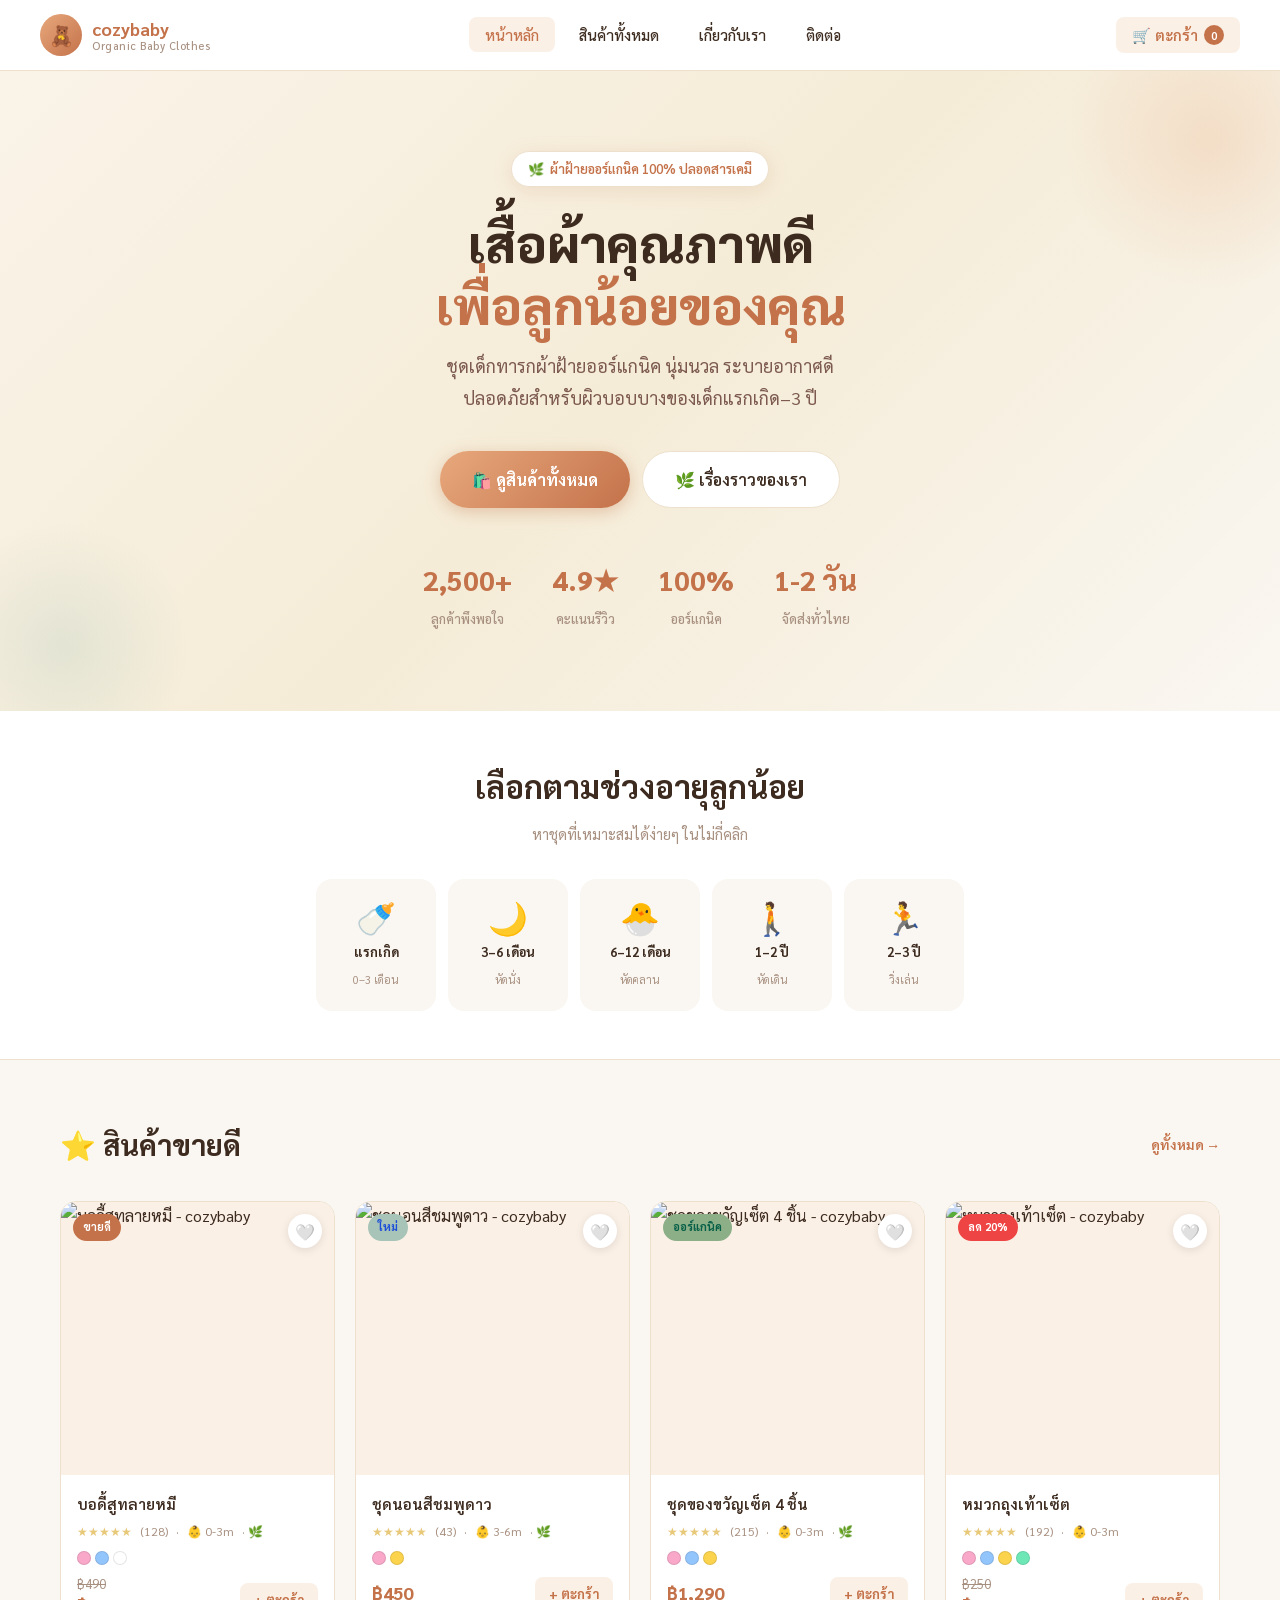
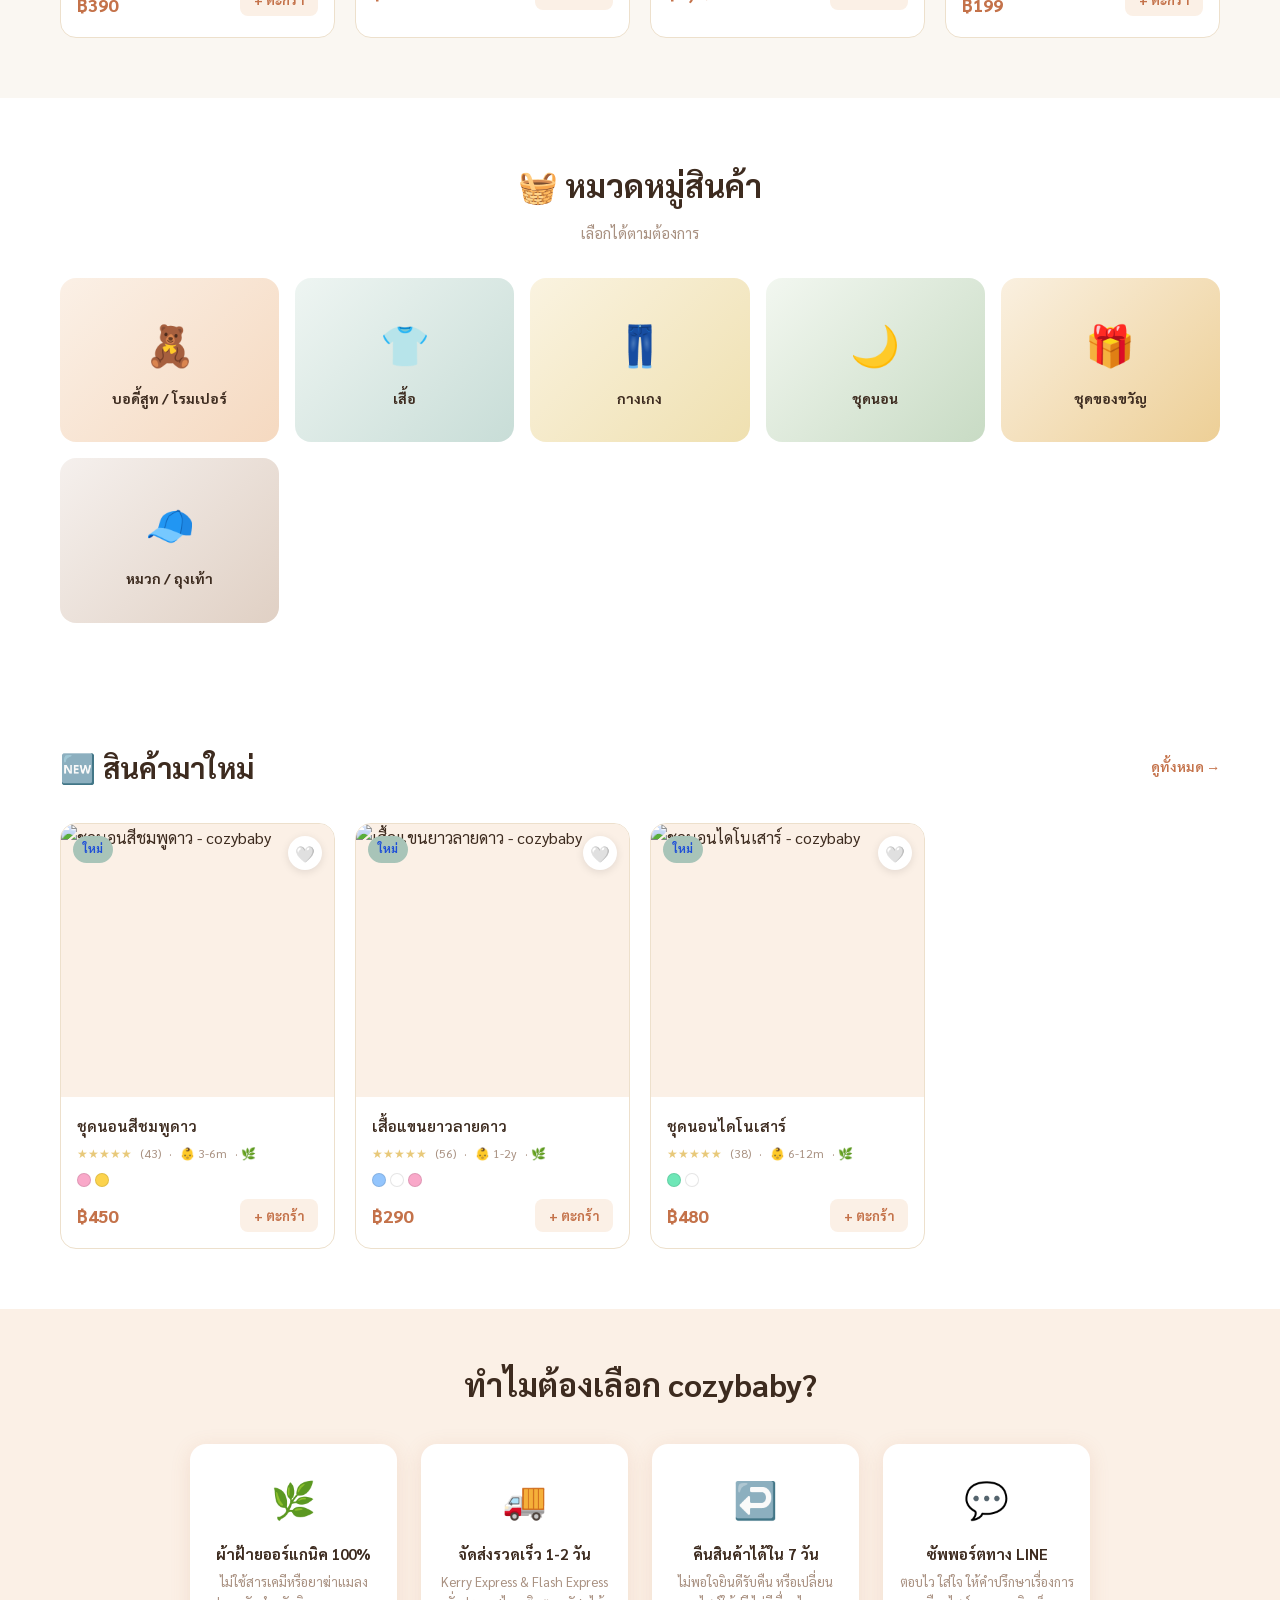
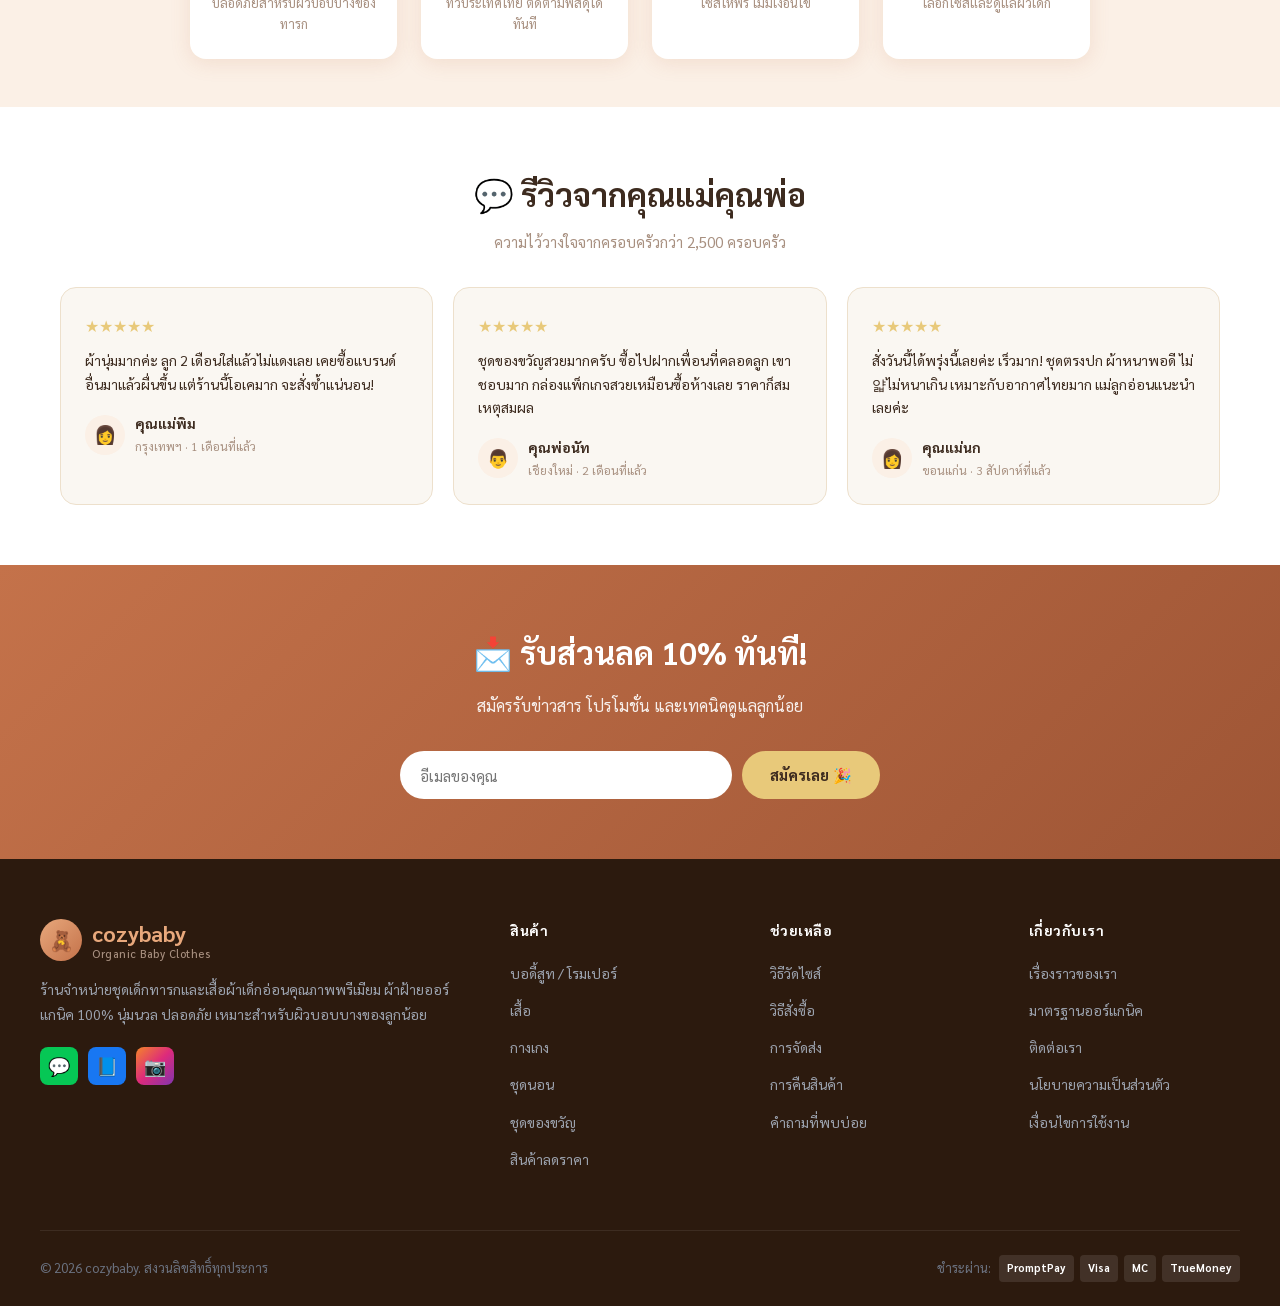
==== commit 04fd907a: "Rebrand to cozybaby with warm cream color palette" ====
--- a/index.html
+++ b/index.html
@@ -3,30 +3,30 @@
 <head>
   <meta charset="UTF-8" />
   <meta name="viewport" content="width=device-width, initial-scale=1.0" />
-  <title>ลูกน้อย Shop — ชุดเด็กทารกผ้าฝ้ายออร์แกนิค คุณภาพดี ราคาเป็นมิตร</title>
-  <meta name="description" content="ลูกน้อย Shop จำหน่ายชุดเด็กทารกและเสื้อผ้าเด็กอ่อน 0-3 ปี ผ้าฝ้ายออร์แกนิค นุ่มใส่สบาย ปลอดภัยสำหรับผิวบอบบาง จัดส่งทั่วไทย Kerry / Flash Express" />
+  <title>cozybaby — ชุดเด็กทารกผ้าฝ้ายออร์แกนิค คุณภาพดี ราคาเป็นมิตร</title>
+  <meta name="description" content="cozybaby จำหน่ายชุดเด็กทารกและเสื้อผ้าเด็กอ่อน 0-3 ปี ผ้าฝ้ายออร์แกนิค นุ่มใส่สบาย ปลอดภัยสำหรับผิวบอบบาง จัดส่งทั่วไทย Kerry / Flash Express" />
   <meta name="keywords" content="ชุดเด็กทารก,เสื้อผ้าเด็กอ่อน,ชุดเด็กแรกเกิด,ผ้าฝ้ายออร์แกนิค,ชุดเด็ก 0-3 เดือน,ของขวัญทารก,ชุดบอดี้สูท,ชุดนอนเด็ก,เสื้อผ้าเด็กผู้หญิง,เสื้อผ้าเด็กผู้ชาย" />
-  <meta name="author" content="ลูกน้อย Shop" />
+  <meta name="author" content="cozybaby" />
   <meta name="robots" content="index, follow" />
-  <link rel="canonical" href="https://luknoi-shop.vercel.app/" />
+  <link rel="canonical" href="https://sytbkk0122.github.io/luknoi-shop/" />
 
   <!-- Open Graph -->
   <meta property="og:type" content="website" />
-  <meta property="og:url" content="https://luknoi-shop.vercel.app/" />
-  <meta property="og:title" content="ลูกน้อย Shop — ชุดเด็กทารกออร์แกนิค คุณภาพพรีเมียม" />
+  <meta property="og:url" content="https://sytbkk0122.github.io/luknoi-shop/" />
+  <meta property="og:title" content="cozybaby — ชุดเด็กทารกออร์แกนิค คุณภาพพรีเมียม" />
   <meta property="og:description" content="ชุดเด็กทารกผ้าฝ้ายออร์แกนิค นุ่มนวล ปลอดภัย ไร้สารเคมี เหมาะสำหรับผิวบอบบางของลูกน้อย จัดส่งทั่วไทย" />
-  <meta property="og:image" content="https://luknoi-shop.vercel.app/images/og-image.jpg" />
+  <meta property="og:image" content="https://sytbkk0122.github.io/luknoi-shop/images/og-image.jpg" />
   <meta property="og:locale" content="th_TH" />
-  <meta property="og:site_name" content="ลูกน้อย Shop" />
+  <meta property="og:site_name" content="cozybaby" />
 
   <!-- Twitter Card -->
   <meta name="twitter:card" content="summary_large_image" />
-  <meta name="twitter:title" content="ลูกน้อย Shop — ชุดเด็กทารกออร์แกนิค" />
+  <meta name="twitter:title" content="cozybaby — ชุดเด็กทารกออร์แกนิค" />
   <meta name="twitter:description" content="ชุดเด็กทารกผ้าฝ้ายออร์แกนิค นุ่มนวล ปลอดภัย จัดส่งทั่วไทย" />
-  <meta name="twitter:image" content="https://luknoi-shop.vercel.app/images/og-image.jpg" />
+  <meta name="twitter:image" content="https://sytbkk0122.github.io/luknoi-shop/images/og-image.jpg" />
 
   <!-- Favicon -->
-  <link rel="icon" href="data:image/svg+xml,<svg xmlns='http://www.w3.org/2000/svg' viewBox='0 0 100 100'><text y='.9em' font-size='90'>👶</text></svg>" />
+  <link rel="icon" href="data:image/svg+xml,<svg xmlns='http://www.w3.org/2000/svg' viewBox='0 0 100 100'><text y='.9em' font-size='90'>🧸</text></svg>" />
 
   <!-- Fonts -->
   <link rel="preconnect" href="https://fonts.googleapis.com" />
@@ -41,10 +41,10 @@
   {
     "@context": "https://schema.org",
     "@type": "Organization",
-    "name": "ลูกน้อย Shop",
+    "name": "cozybaby",
     "alternateName": "Luk Noi Shop",
-    "url": "https://luknoi-shop.vercel.app",
-    "logo": "https://luknoi-shop.vercel.app/images/logo.png",
+    "url": "https://sytbkk0122.github.io/luknoi-shop",
+    "logo": "https://sytbkk0122.github.io/luknoi-shop/images/logo.png",
     "description": "ร้านจำหน่ายชุดเด็กทารกและเสื้อผ้าเด็กอ่อนคุณภาพสูง ผ้าฝ้ายออร์แกนิค ปลอดภัยสำหรับผิวบอบบาง",
     "contactPoint": {
       "@type": "ContactPoint",
@@ -64,11 +64,11 @@
   {
     "@context": "https://schema.org",
     "@type": "WebSite",
-    "name": "ลูกน้อย Shop",
-    "url": "https://luknoi-shop.vercel.app",
+    "name": "cozybaby",
+    "url": "https://sytbkk0122.github.io/luknoi-shop",
     "potentialAction": {
       "@type": "SearchAction",
-      "target": "https://luknoi-shop.vercel.app/products?q={search_term_string}",
+      "target": "https://sytbkk0122.github.io/luknoi-shop/products?q={search_term_string}",
       "query-input": "required name=search_term_string"
     }
   }
@@ -80,7 +80,7 @@
     "@context": "https://schema.org",
     "@type": "BreadcrumbList",
     "itemListElement": [
-      { "@type": "ListItem", "position": 1, "name": "หน้าหลัก", "item": "https://luknoi-shop.vercel.app/" }
+      { "@type": "ListItem", "position": 1, "name": "หน้าหลัก", "item": "https://sytbkk0122.github.io/luknoi-shop/" }
     ]
   }
   </script>
@@ -90,11 +90,11 @@
 <!-- ===== NAVBAR ===== -->
 <nav class="navbar" role="navigation" aria-label="เมนูหลัก">
   <div class="navbar-inner">
-    <a href="index.html" class="logo" aria-label="ลูกน้อย Shop - หน้าหลัก">
-      <div class="logo-icon" aria-hidden="true">👶</div>
+    <a href="index.html" class="logo" aria-label="cozybaby - หน้าหลัก">
+      <div class="logo-icon" aria-hidden="true">🧸</div>
       <div class="logo-text">
-        <span class="logo-th">ลูกน้อย Shop</span>
-        <span class="logo-en">Baby Clothes Thailand</span>
+        <span class="logo-th">cozybaby</span>
+        <span class="logo-en">Organic Baby Clothes</span>
       </div>
     </a>
 
@@ -120,9 +120,9 @@
 <div class="mobile-menu" id="mobileMenu" role="dialog" aria-label="เมนูมือถือ">
   <div class="mobile-menu-header">
     <div class="logo">
-      <div class="logo-icon">👶</div>
+      <div class="logo-icon">🧸</div>
       <div class="logo-text">
-        <span class="logo-th">ลูกน้อย Shop</span>
+        <span class="logo-th">cozybaby</span>
       </div>
     </div>
     <button class="mobile-menu-close" id="menuCloseBtn" aria-label="ปิดเมนู">✕</button>
@@ -233,7 +233,7 @@
     <div class="category-grid" role="list">
       <a href="products.html?cat=romper" class="category-card" role="listitem" aria-label="บอดี้สูท/โรมเปอร์">
         <div class="category-bg cat-romper">
-          <span>👶</span>
+          <span>🧸</span>
           <span class="category-label">บอดี้สูท / โรมเปอร์</span>
         </div>
       </a>
@@ -286,7 +286,7 @@
 <section class="trust-section" aria-label="ทำไมต้องเลือกเรา">
   <div class="container">
     <div class="section-title" style="margin-bottom:32px;">
-      <h2>ทำไมต้องเลือก ลูกน้อย Shop?</h2>
+      <h2>ทำไมต้องเลือก cozybaby?</h2>
     </div>
     <div class="trust-grid" role="list">
       <div class="trust-item" role="listitem">
@@ -375,10 +375,10 @@
   <div class="footer-grid">
     <div class="footer-brand">
       <div class="logo">
-        <div class="logo-icon">👶</div>
+        <div class="logo-icon">🧸</div>
         <div class="logo-text">
-          <span class="logo-th">ลูกน้อย Shop</span>
-          <span class="logo-en">Baby Clothes Thailand</span>
+          <span class="logo-th">cozybaby</span>
+          <span class="logo-en">Organic Baby Clothes</span>
         </div>
       </div>
       <p class="footer-desc">
@@ -428,7 +428,7 @@
   </div>
 
   <div class="footer-bottom">
-    <p>© 2026 ลูกน้อย Shop. สงวนลิขสิทธิ์ทุกประการ</p>
+    <p>© 2026 cozybaby. สงวนลิขสิทธิ์ทุกประการ</p>
     <div class="footer-payment" aria-label="ช่องทางชำระเงิน">
       <span>ชำระผ่าน:</span>
       <div class="payment-icons">
--- a/css/style.css
+++ b/css/style.css
@@ -1,30 +1,31 @@
 /* ===================================
-   ลูกน้อย Shop — Global Styles
+   cozybaby — Global Styles
+   Warm cream palette
    =================================== */
 
 @import url('https://fonts.googleapis.com/css2?family=Sarabun:wght@300;400;500;600;700&family=Nunito:wght@400;600;700;800&display=swap');
 
 :root {
-  --pink:       #F9A8C9;
-  --pink-dark:  #E879A0;
-  --pink-light: #FDE8F2;
-  --blue:       #93C5FD;
-  --blue-light: #EFF6FF;
-  --yellow:     #FCD34D;
-  --yellow-light: #FFFBEB;
-  --green:      #6EE7B7;
-  --bg:         #FFF9FB;
+  --pink:       #E8A87C;
+  --pink-dark:  #C4724A;
+  --pink-light: #FBF0E6;
+  --blue:       #A8C4B8;
+  --blue-light: #EEF5F2;
+  --yellow:     #E8C97A;
+  --yellow-light: #FAF3E0;
+  --green:      #8CAF88;
+  --bg:         #FAF7F2;
   --white:      #FFFFFF;
-  --text:       #374151;
-  --text-light: #6B7280;
-  --text-muted: #9CA3AF;
-  --border:     #F3E8EF;
+  --text:       #3D2B1F;
+  --text-light: #7D5A4F;
+  --text-muted: #A89080;
+  --border:     #EDE0CC;
   --radius:     16px;
   --radius-sm:  8px;
   --radius-lg:  24px;
-  --shadow:     0 4px 20px rgba(249, 168, 201, 0.2);
-  --shadow-md:  0 8px 32px rgba(249, 168, 201, 0.25);
-  --shadow-lg:  0 16px 48px rgba(249, 168, 201, 0.3);
+  --shadow:     0 4px 20px rgba(196, 114, 74, 0.15);
+  --shadow-md:  0 8px 32px rgba(196, 114, 74, 0.2);
+  --shadow-lg:  0 16px 48px rgba(196, 114, 74, 0.25);
   --transition: all 0.25s ease;
 }
 
@@ -170,7 +171,7 @@
 
 /* ===== HERO ===== */
 .hero {
-  background: linear-gradient(135deg, #FFF0F7 0%, #EFF6FF 50%, #FFFBEB 100%);
+  background: linear-gradient(135deg, #FAF3E8 0%, #F5ECD7 50%, #FAF7F2 100%);
   padding: 80px 20px;
   text-align: center;
   position: relative;
@@ -182,7 +183,7 @@
   position: absolute;
   top: -80px; right: -80px;
   width: 300px; height: 300px;
-  background: radial-gradient(circle, rgba(249,168,201,0.3) 0%, transparent 70%);
+  background: radial-gradient(circle, rgba(232,168,124,0.25) 0%, transparent 70%);
   border-radius: 50%;
 }
 
@@ -191,7 +192,7 @@
   position: absolute;
   bottom: -60px; left: -60px;
   width: 250px; height: 250px;
-  background: radial-gradient(circle, rgba(147,197,253,0.3) 0%, transparent 70%);
+  background: radial-gradient(circle, rgba(168,196,184,0.25) 0%, transparent 70%);
   border-radius: 50%;
 }
 
@@ -248,7 +249,7 @@
   border-radius: 50px;
   font-size: 16px;
   font-weight: 700;
-  box-shadow: 0 4px 16px rgba(232,121,160,0.4);
+  box-shadow: 0 4px 16px rgba(196,114,74,0.35);
   transition: var(--transition);
   display: inline-flex;
   align-items: center;
@@ -257,7 +258,7 @@
 
 .btn-primary:hover {
   transform: translateY(-2px);
-  box-shadow: 0 8px 24px rgba(232,121,160,0.5);
+  box-shadow: 0 8px 24px rgba(196,114,74,0.45);
 }
 
 .btn-secondary {
@@ -583,12 +584,12 @@
 
 .category-card:hover .category-bg { transform: scale(1.05); }
 
-.cat-romper { background: linear-gradient(135deg, #FDE8F2, #FBCFE8); }
-.cat-top    { background: linear-gradient(135deg, #EFF6FF, #BFDBFE); }
-.cat-bottom { background: linear-gradient(135deg, #FFFBEB, #FDE68A); }
-.cat-sleep  { background: linear-gradient(135deg, #F0FDF4, #BBF7D0); }
-.cat-gift   { background: linear-gradient(135deg, #FEF3C7, #FDE68A); }
-.cat-acc    { background: linear-gradient(135deg, #F5F3FF, #DDD6FE); }
+.cat-romper { background: linear-gradient(135deg, #FBF0E6, #F5D9C0); }
+.cat-top    { background: linear-gradient(135deg, #EEF5F2, #C8DDD7); }
+.cat-bottom { background: linear-gradient(135deg, #FAF3E0, #EFE0B0); }
+.cat-sleep  { background: linear-gradient(135deg, #F2F7F0, #C8DBC4); }
+.cat-gift   { background: linear-gradient(135deg, #FAF0E0, #EDCF96); }
+.cat-acc    { background: linear-gradient(135deg, #F5F0ED, #E0D0C4); }
 
 .category-label {
   font-size: 14px;
@@ -702,7 +703,7 @@
 /* ===== NEWSLETTER ===== */
 .newsletter-section {
   padding: 60px 20px;
-  background: linear-gradient(135deg, var(--pink-dark), #C2185B);
+  background: linear-gradient(135deg, #C4724A, #9E5535);
   text-align: center;
   color: white;
 }
@@ -754,7 +755,7 @@
 
 /* ===== FOOTER ===== */
 footer {
-  background: #1F1229;
+  background: #2C1A0E;
   color: #D1D5DB;
   padding: 60px 20px 24px;
 }
@@ -982,7 +983,7 @@
 
 /* ===== ABOUT PAGE ===== */
 .about-hero {
-  background: linear-gradient(135deg, #FFF0F7, #EFF6FF);
+  background: linear-gradient(135deg, #FAF3E8, #EEF5F2);
   padding: 80px 20px;
   text-align: center;
 }
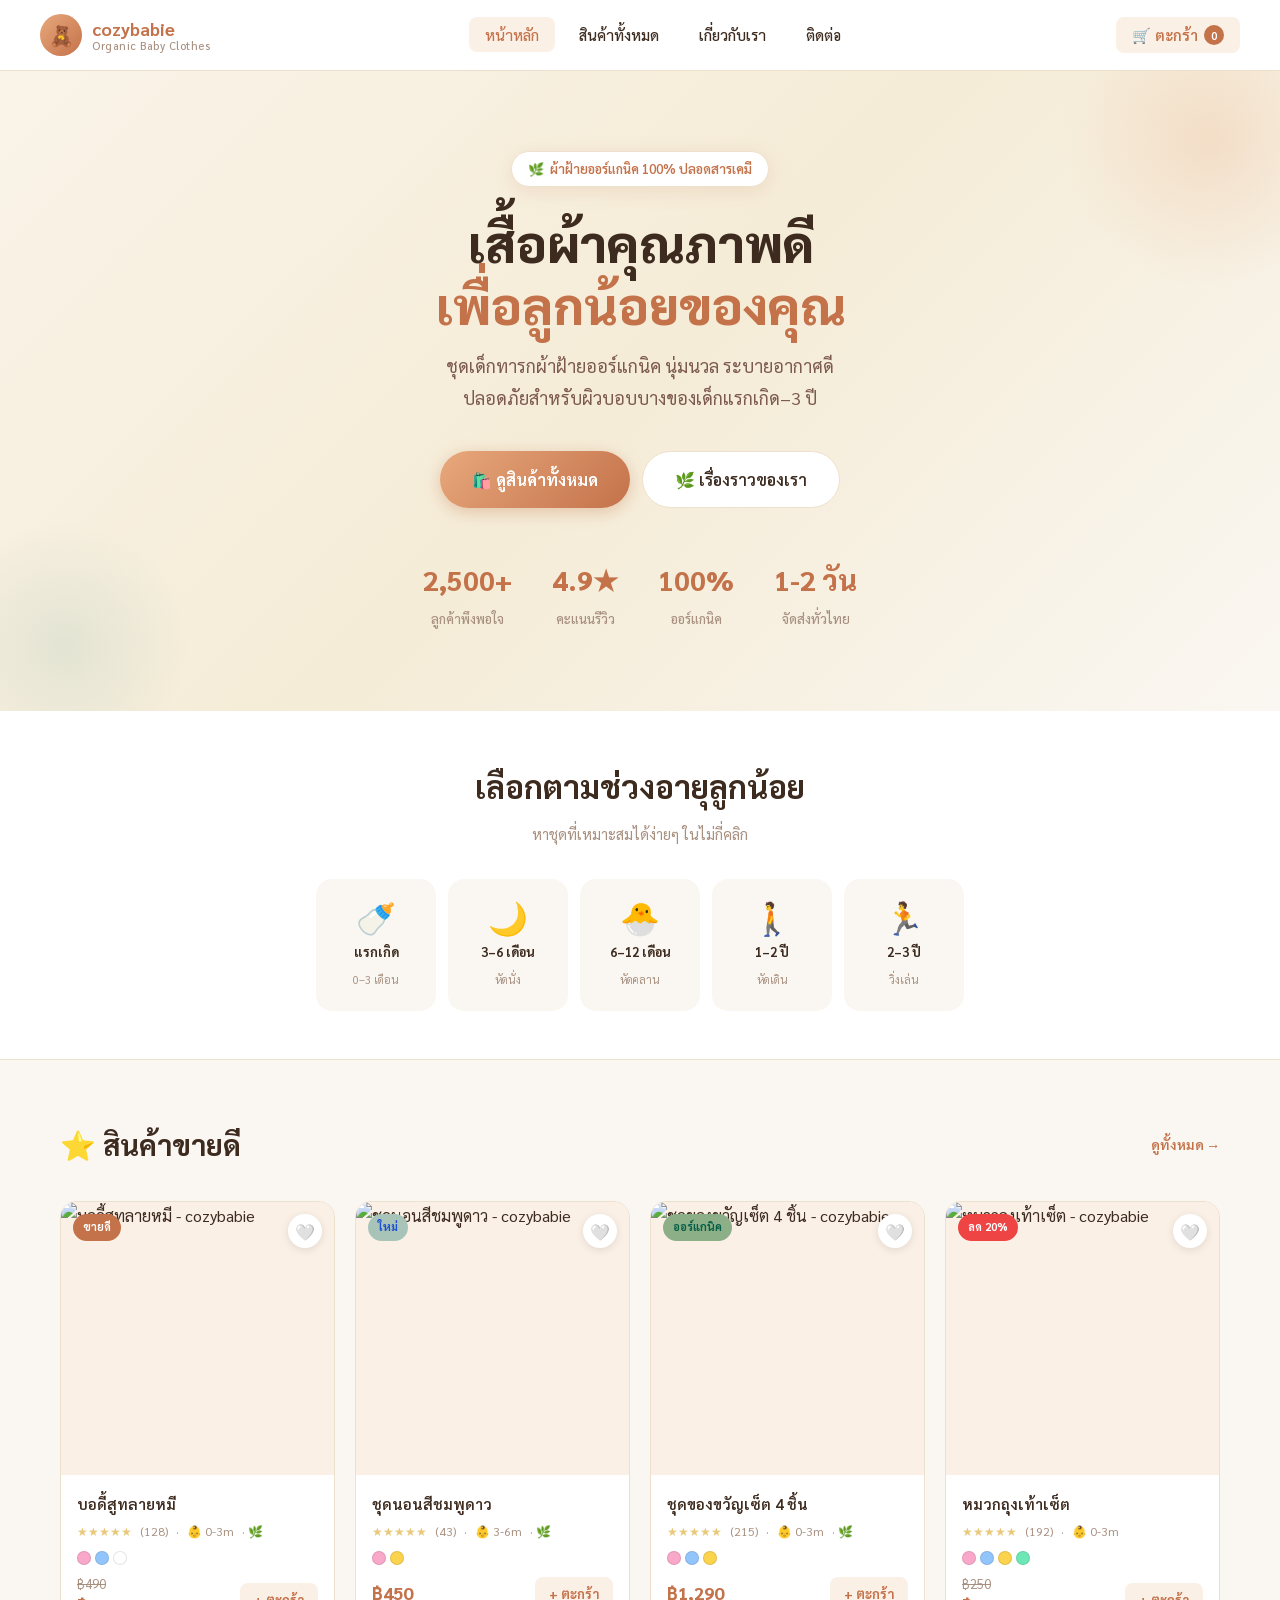
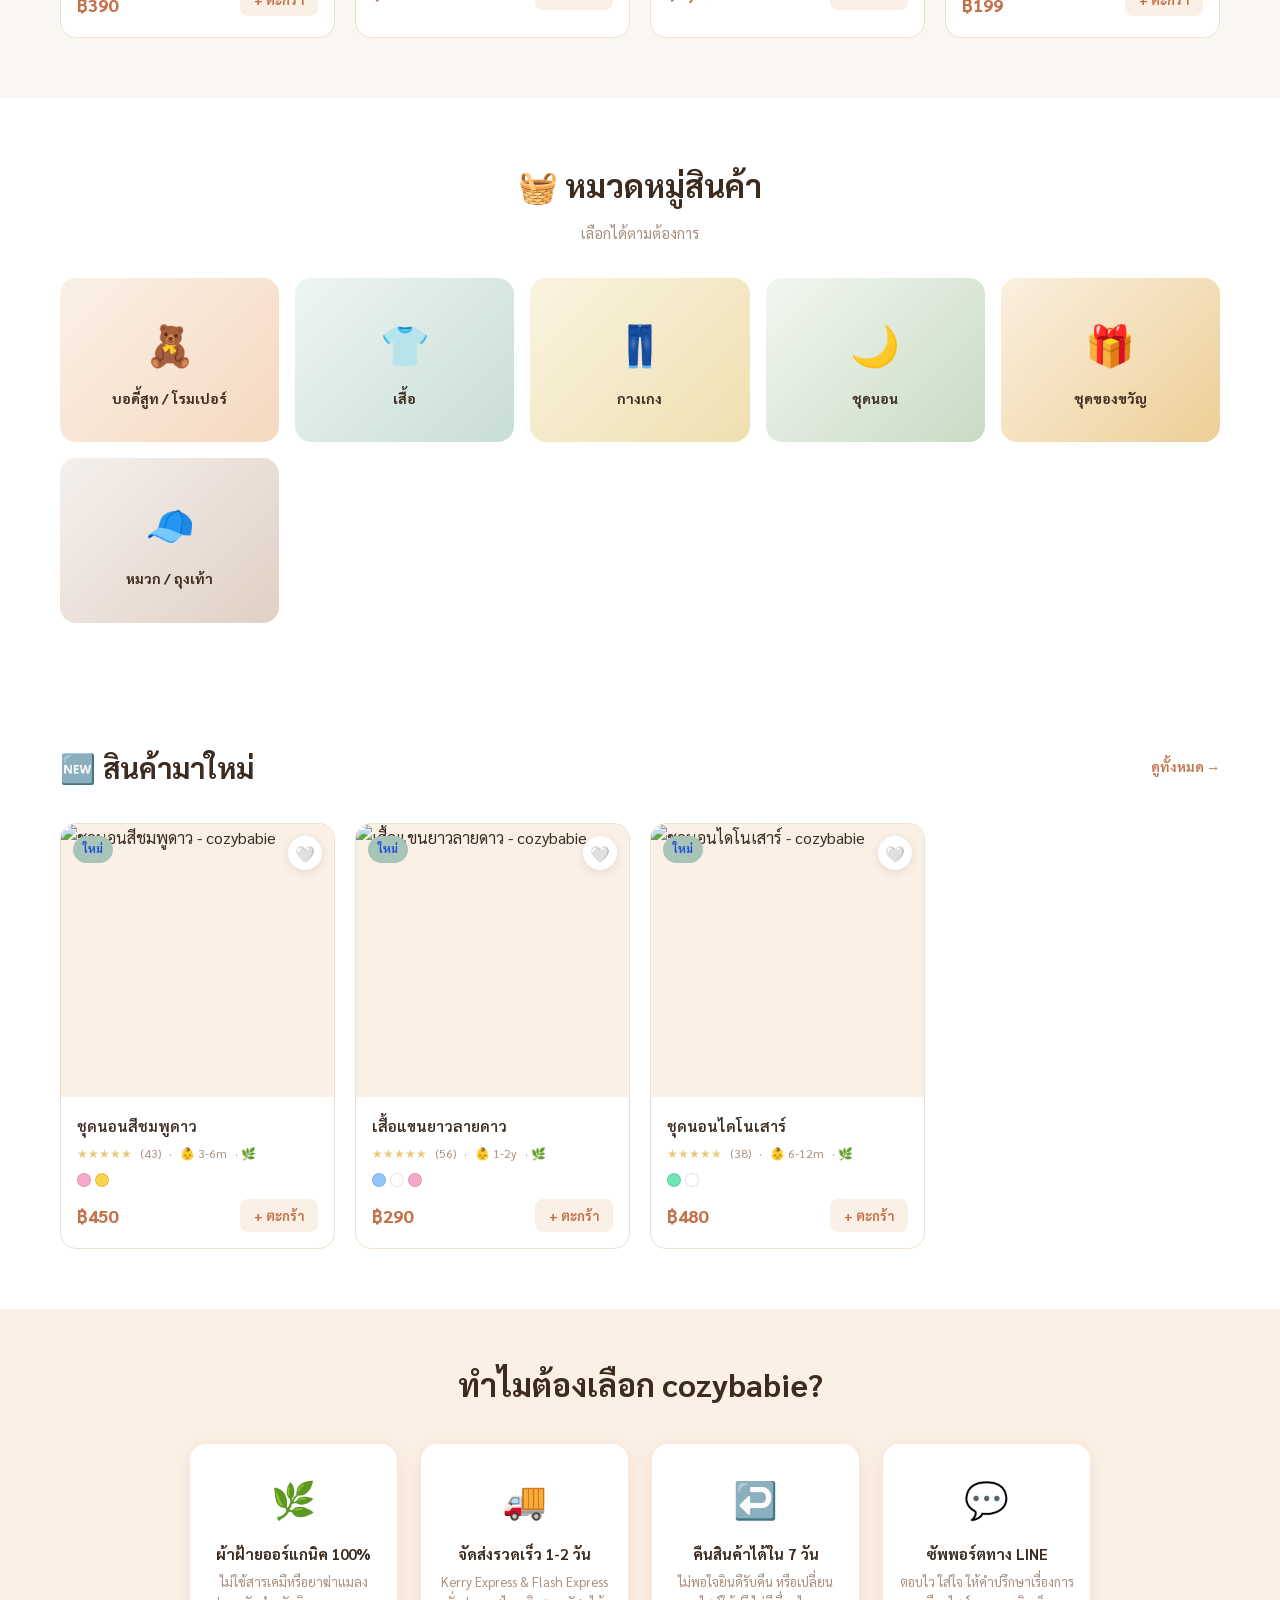
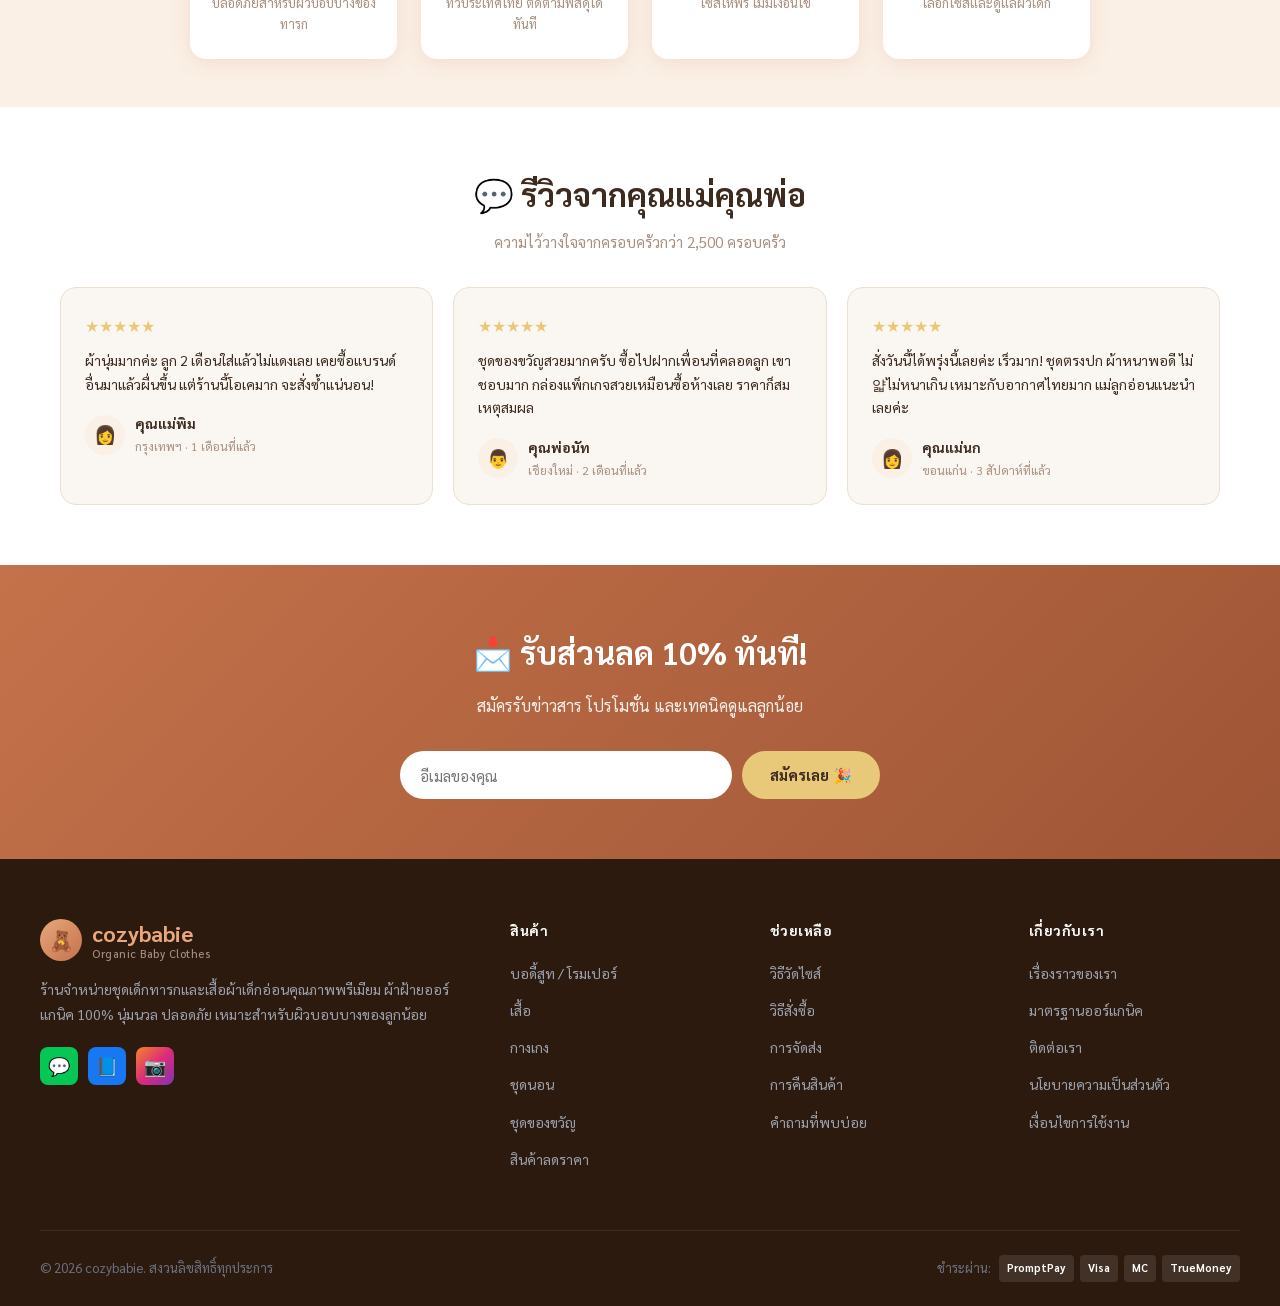
==== commit 4fb8fd5d: "Rename to cozybabie + LINE/WeChat browser compatibility" ====
--- a/index.html
+++ b/index.html
@@ -2,26 +2,32 @@
 <html lang="th">
 <head>
   <meta charset="UTF-8" />
-  <meta name="viewport" content="width=device-width, initial-scale=1.0" />
-  <title>cozybaby — ชุดเด็กทารกผ้าฝ้ายออร์แกนิค คุณภาพดี ราคาเป็นมิตร</title>
-  <meta name="description" content="cozybaby จำหน่ายชุดเด็กทารกและเสื้อผ้าเด็กอ่อน 0-3 ปี ผ้าฝ้ายออร์แกนิค นุ่มใส่สบาย ปลอดภัยสำหรับผิวบอบบาง จัดส่งทั่วไทย Kerry / Flash Express" />
+  <meta name="viewport" content="width=device-width, initial-scale=1.0, viewport-fit=cover" />
+  <!-- LINE / WeChat / Mobile browser compatibility -->
+  <meta name="format-detection" content="telephone=no,email=no,address=no" />
+  <meta name="apple-mobile-web-app-capable" content="yes" />
+  <meta name="apple-mobile-web-app-status-bar-style" content="default" />
+  <meta name="x5-orientation" content="portrait" />
+  <meta http-equiv="X-UA-Compatible" content="IE=edge,chrome=1" />
+  <title>cozybabie — ชุดเด็กทารกผ้าฝ้ายออร์แกนิค คุณภาพดี ราคาเป็นมิตร</title>
+  <meta name="description" content="cozybabie จำหน่ายชุดเด็กทารกและเสื้อผ้าเด็กอ่อน 0-3 ปี ผ้าฝ้ายออร์แกนิค นุ่มใส่สบาย ปลอดภัยสำหรับผิวบอบบาง จัดส่งทั่วไทย Kerry / Flash Express" />
   <meta name="keywords" content="ชุดเด็กทารก,เสื้อผ้าเด็กอ่อน,ชุดเด็กแรกเกิด,ผ้าฝ้ายออร์แกนิค,ชุดเด็ก 0-3 เดือน,ของขวัญทารก,ชุดบอดี้สูท,ชุดนอนเด็ก,เสื้อผ้าเด็กผู้หญิง,เสื้อผ้าเด็กผู้ชาย" />
-  <meta name="author" content="cozybaby" />
+  <meta name="author" content="cozybabie" />
   <meta name="robots" content="index, follow" />
   <link rel="canonical" href="https://sytbkk0122.github.io/luknoi-shop/" />
 
   <!-- Open Graph -->
   <meta property="og:type" content="website" />
   <meta property="og:url" content="https://sytbkk0122.github.io/luknoi-shop/" />
-  <meta property="og:title" content="cozybaby — ชุดเด็กทารกออร์แกนิค คุณภาพพรีเมียม" />
+  <meta property="og:title" content="cozybabie — ชุดเด็กทารกออร์แกนิค คุณภาพพรีเมียม" />
   <meta property="og:description" content="ชุดเด็กทารกผ้าฝ้ายออร์แกนิค นุ่มนวล ปลอดภัย ไร้สารเคมี เหมาะสำหรับผิวบอบบางของลูกน้อย จัดส่งทั่วไทย" />
   <meta property="og:image" content="https://sytbkk0122.github.io/luknoi-shop/images/og-image.jpg" />
   <meta property="og:locale" content="th_TH" />
-  <meta property="og:site_name" content="cozybaby" />
+  <meta property="og:site_name" content="cozybabie" />
 
   <!-- Twitter Card -->
   <meta name="twitter:card" content="summary_large_image" />
-  <meta name="twitter:title" content="cozybaby — ชุดเด็กทารกออร์แกนิค" />
+  <meta name="twitter:title" content="cozybabie — ชุดเด็กทารกออร์แกนิค" />
   <meta name="twitter:description" content="ชุดเด็กทารกผ้าฝ้ายออร์แกนิค นุ่มนวล ปลอดภัย จัดส่งทั่วไทย" />
   <meta name="twitter:image" content="https://sytbkk0122.github.io/luknoi-shop/images/og-image.jpg" />
 
@@ -41,7 +47,7 @@
   {
     "@context": "https://schema.org",
     "@type": "Organization",
-    "name": "cozybaby",
+    "name": "cozybabie",
     "alternateName": "Luk Noi Shop",
     "url": "https://sytbkk0122.github.io/luknoi-shop",
     "logo": "https://sytbkk0122.github.io/luknoi-shop/images/logo.png",
@@ -64,7 +70,7 @@
   {
     "@context": "https://schema.org",
     "@type": "WebSite",
-    "name": "cozybaby",
+    "name": "cozybabie",
     "url": "https://sytbkk0122.github.io/luknoi-shop",
     "potentialAction": {
       "@type": "SearchAction",
@@ -90,10 +96,10 @@
 <!-- ===== NAVBAR ===== -->
 <nav class="navbar" role="navigation" aria-label="เมนูหลัก">
   <div class="navbar-inner">
-    <a href="index.html" class="logo" aria-label="cozybaby - หน้าหลัก">
+    <a href="index.html" class="logo" aria-label="cozybabie - หน้าหลัก">
       <div class="logo-icon" aria-hidden="true">🧸</div>
       <div class="logo-text">
-        <span class="logo-th">cozybaby</span>
+        <span class="logo-th">cozybabie</span>
         <span class="logo-en">Organic Baby Clothes</span>
       </div>
     </a>
@@ -122,7 +128,7 @@
     <div class="logo">
       <div class="logo-icon">🧸</div>
       <div class="logo-text">
-        <span class="logo-th">cozybaby</span>
+        <span class="logo-th">cozybabie</span>
       </div>
     </div>
     <button class="mobile-menu-close" id="menuCloseBtn" aria-label="ปิดเมนู">✕</button>
@@ -286,7 +292,7 @@
 <section class="trust-section" aria-label="ทำไมต้องเลือกเรา">
   <div class="container">
     <div class="section-title" style="margin-bottom:32px;">
-      <h2>ทำไมต้องเลือก cozybaby?</h2>
+      <h2>ทำไมต้องเลือก cozybabie?</h2>
     </div>
     <div class="trust-grid" role="list">
       <div class="trust-item" role="listitem">
@@ -377,7 +383,7 @@
       <div class="logo">
         <div class="logo-icon">🧸</div>
         <div class="logo-text">
-          <span class="logo-th">cozybaby</span>
+          <span class="logo-th">cozybabie</span>
           <span class="logo-en">Organic Baby Clothes</span>
         </div>
       </div>
@@ -428,7 +434,7 @@
   </div>
 
   <div class="footer-bottom">
-    <p>© 2026 cozybaby. สงวนลิขสิทธิ์ทุกประการ</p>
+    <p>© 2026 cozybabie. สงวนลิขสิทธิ์ทุกประการ</p>
     <div class="footer-payment" aria-label="ช่องทางชำระเงิน">
       <span>ชำระผ่าน:</span>
       <div class="payment-icons">
--- a/css/style.css
+++ b/css/style.css
@@ -1,5 +1,5 @@
 /* ===================================
-   cozybaby — Global Styles
+   cozybabie — Global Styles
    Warm cream palette
    =================================== */
 
@@ -31,7 +31,13 @@
 
 *, *::before, *::after { box-sizing: border-box; margin: 0; padding: 0; }
 
-html { scroll-behavior: smooth; font-size: 16px; }
+html {
+  scroll-behavior: smooth;
+  font-size: 16px;
+  /* LINE / WeChat: prevent font scaling */
+  -webkit-text-size-adjust: 100%;
+  text-size-adjust: 100%;
+}
 
 body {
   font-family: 'Sarabun', 'Nunito', sans-serif;
@@ -39,12 +45,30 @@
   color: var(--text);
   line-height: 1.7;
   overflow-x: hidden;
+  /* Smooth touch scroll on iOS / WeChat */
+  -webkit-overflow-scrolling: touch;
+  /* Safe area for notched phones (iPhone X+) */
+  padding-bottom: env(safe-area-inset-bottom);
 }
 
 img { max-width: 100%; height: auto; display: block; }
-a { text-decoration: none; color: inherit; transition: var(--transition); }
+a {
+  text-decoration: none;
+  color: inherit;
+  transition: var(--transition);
+  /* Remove blue flash on tap in LINE/WeChat */
+  -webkit-tap-highlight-color: transparent;
+}
 ul { list-style: none; }
-button { cursor: pointer; font-family: inherit; border: none; outline: none; }
+button {
+  cursor: pointer;
+  font-family: inherit;
+  border: none;
+  outline: none;
+  -webkit-tap-highlight-color: transparent;
+  /* Prevent double-tap zoom on buttons */
+  touch-action: manipulation;
+}
 
 .container {
   max-width: 1200px;
@@ -54,12 +78,17 @@
 
 /* ===== NAVBAR ===== */
 .navbar {
-  background: rgba(255, 255, 255, 0.95);
+  /* Fallback for WeChat which may not support backdrop-filter */
+  background: rgba(255, 255, 255, 0.97);
+  -webkit-backdrop-filter: blur(10px);
   backdrop-filter: blur(10px);
   border-bottom: 1px solid var(--border);
+  /* -webkit-sticky required for iOS Safari / LINE browser */
+  position: -webkit-sticky;
   position: sticky;
   top: 0;
-  z-index: 100;
+  /* Ensure navbar sits above WeChat toolbar */
+  z-index: 999;
   padding: 0 20px;
 }
 
@@ -1158,8 +1187,12 @@
   bottom: 0; left: 0; right: 0;
   background: white;
   border-top: 1px solid var(--border);
-  padding: 8px 0;
-  z-index: 200;
+  /* Safe area for iPhone X+ notch & LINE/WeChat bottom bar */
+  padding: 8px 0 calc(8px + env(safe-area-inset-bottom));
+  z-index: 999;
+  /* WeChat: ensure above in-app browser toolbar */
+  -webkit-transform: translateZ(0);
+  transform: translateZ(0);
 }
 
 .mobile-nav-grid {
@@ -1198,7 +1231,7 @@
   .contact-layout { grid-template-columns: 1fr; }
   .form-row { grid-template-columns: 1fr; }
   .mobile-nav { display: block; }
-  body { padding-bottom: 70px; }
+  body { padding-bottom: calc(70px + env(safe-area-inset-bottom)); }
 }
 
 @media (max-width: 480px) {
